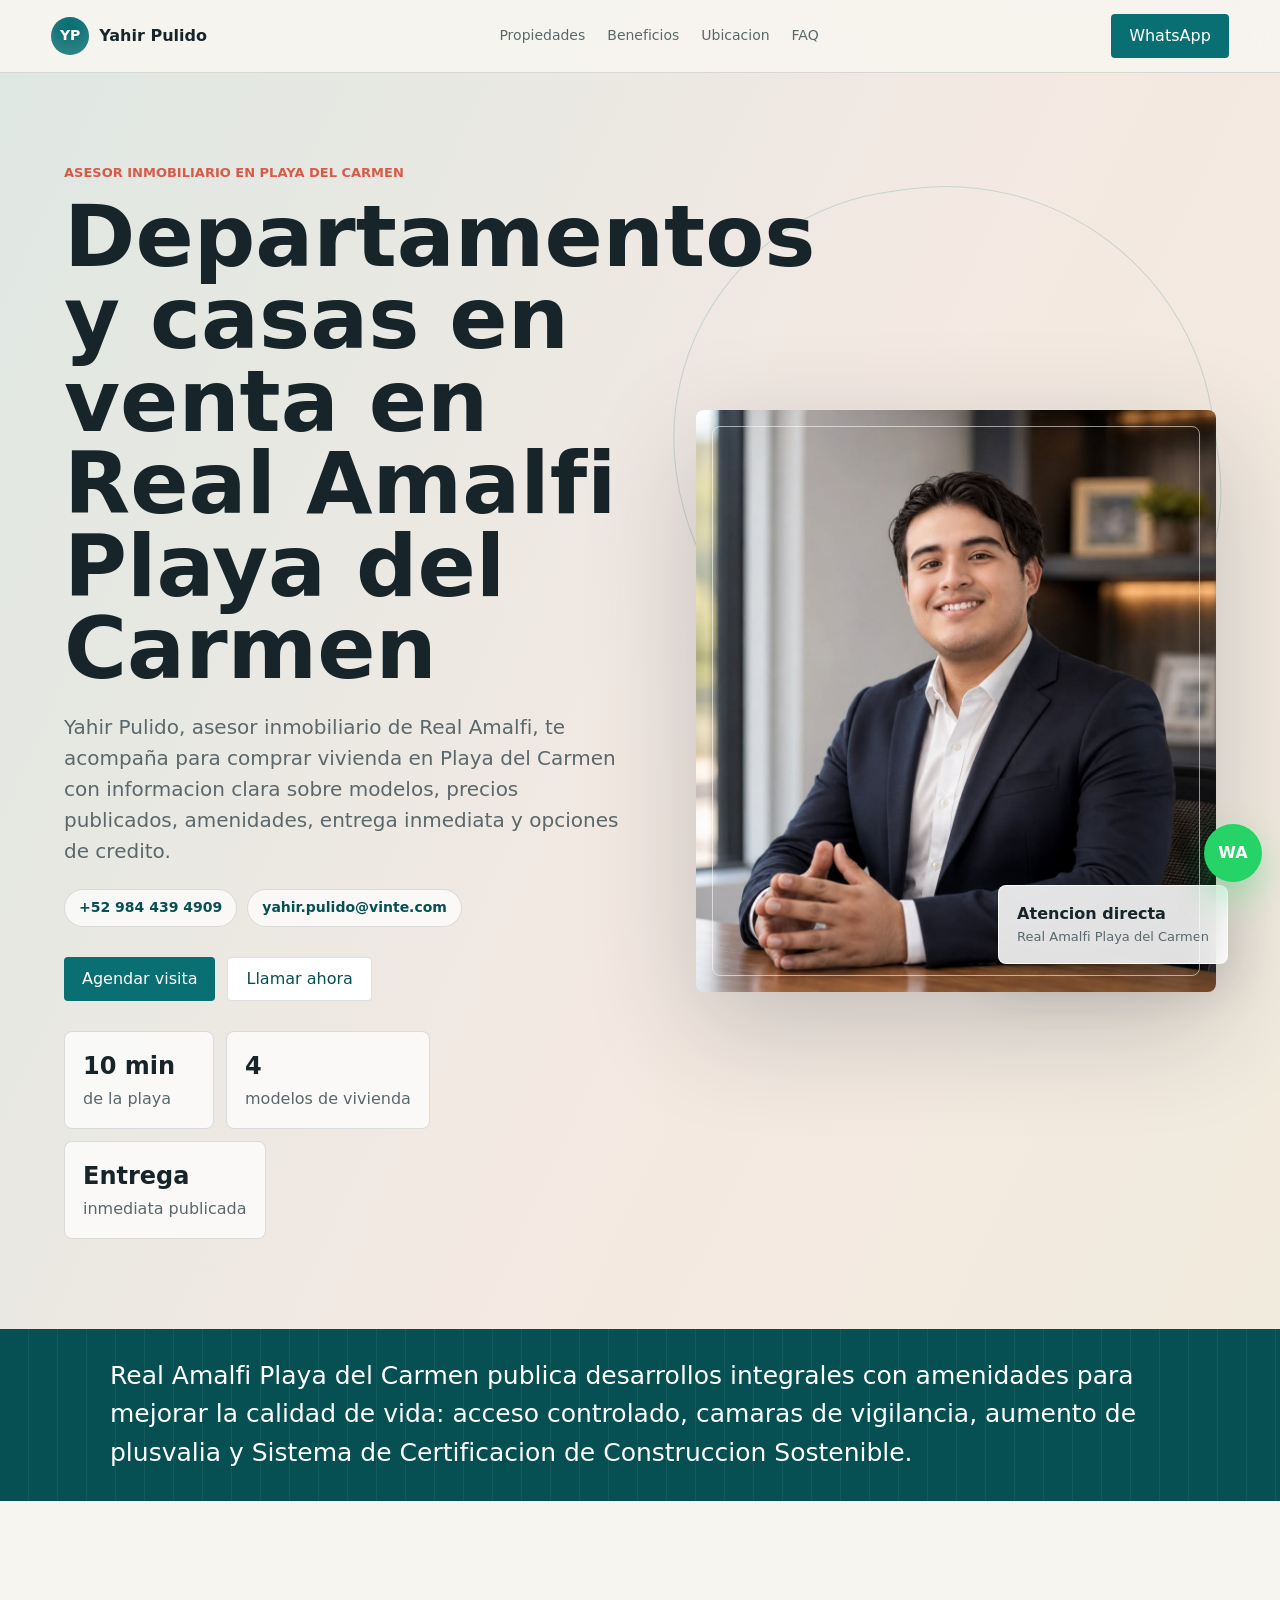
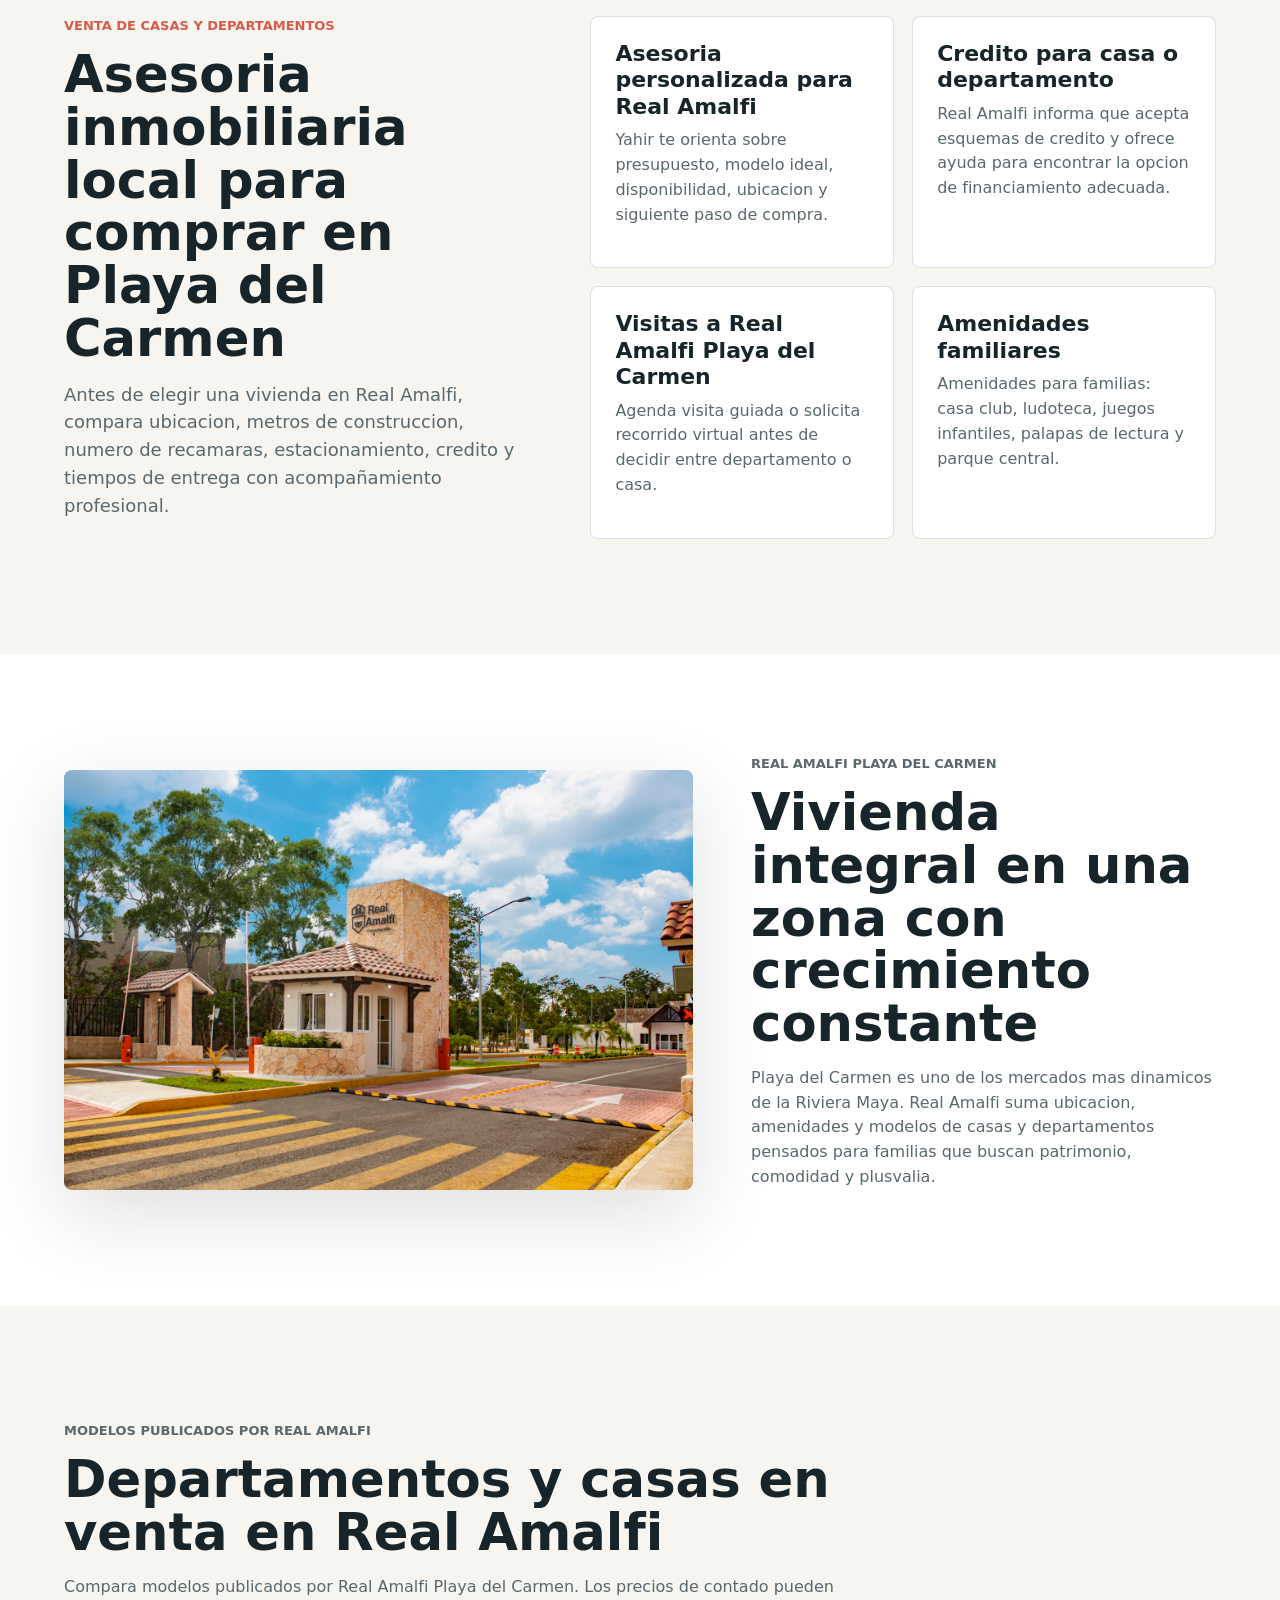
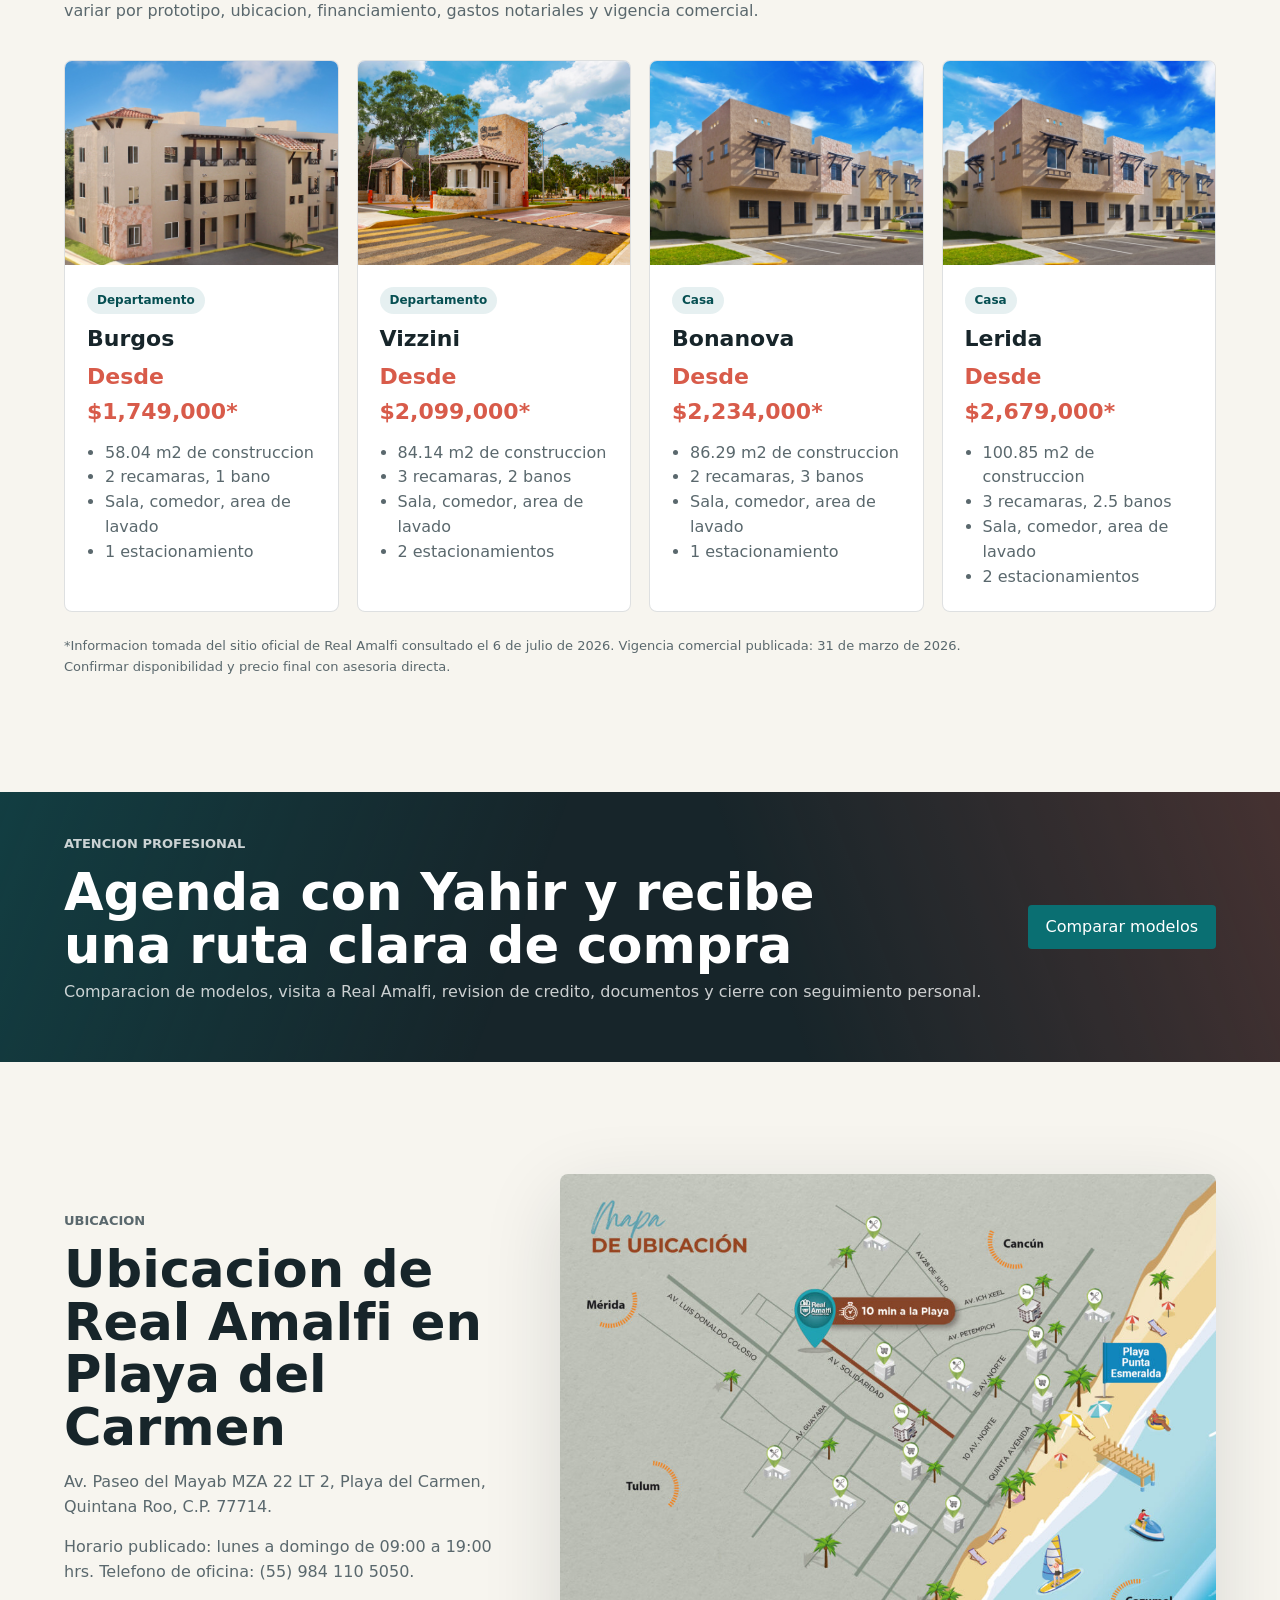
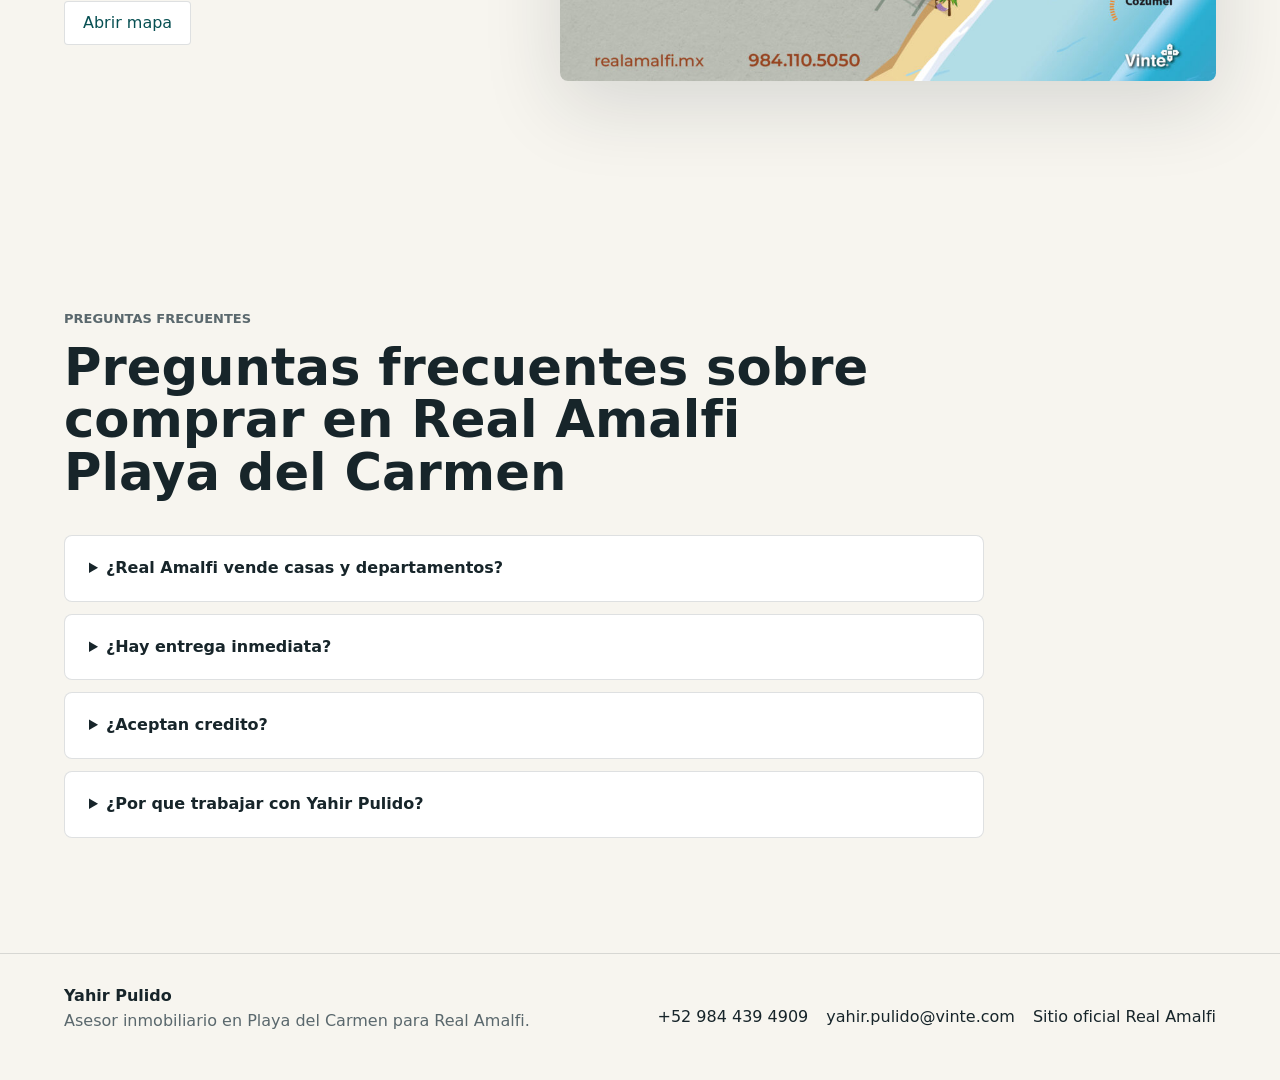
==== index.html @ 720608e4 "Crear sitio de Yahir Pulido Real Amalfi" ====
<!doctype html>
<html lang="es-MX">
  <head>
    <meta charset="utf-8">
    <meta name="viewport" content="width=device-width, initial-scale=1">
    <title>Departamentos y casas en Real Amalfi Playa del Carmen | Yahir Pulido</title>
    <meta name="description" content="Compra departamentos y casas en Real Amalfi Playa del Carmen con Yahir Pulido, asesor inmobiliario. Modelos, precios, amenidades, credito y visitas.">
    <meta name="keywords" content="Yahir Pulido, asesor inmobiliario Playa del Carmen, Real Amalfi Playa del Carmen, departamentos en venta Playa del Carmen, casas en venta Playa del Carmen, vivienda en Riviera Maya">
    <meta name="author" content="Yahir Pulido">
    <meta name="robots" content="index, follow, max-image-preview:large">
    <meta property="og:title" content="Departamentos y casas en Real Amalfi Playa del Carmen | Yahir Pulido">
    <meta property="og:description" content="Asesoria profesional para comprar casa o departamento en Real Amalfi Playa del Carmen con informacion clara de modelos, credito y visitas.">
    <meta property="og:type" content="website">
    <meta property="og:image" content="assets/yahir-pulido.png">
    <meta property="og:locale" content="es_MX">
    <meta name="twitter:card" content="summary_large_image">
    <link rel="canonical" href="https://yahir-pulido-real-amalfi.vercel.app/">
    <link rel="icon" href="assets/yahir-pulido.png">
    <link rel="stylesheet" href="styles.css">
    <script type="application/ld+json">
      {
        "@context": "https://schema.org",
        "@type": "RealEstateAgent",
        "name": "Yahir Pulido",
        "description": "Asesor inmobiliario profesional en Playa del Carmen especializado en casas y departamentos de Real Amalfi.",
        "areaServed": ["Playa del Carmen", "Riviera Maya", "Solidaridad, Quintana Roo"],
        "address": {
          "@type": "PostalAddress",
          "streetAddress": "Av. Paseo del Mayab MZA 22 LT 2",
          "addressLocality": "Playa del Carmen",
          "addressRegion": "Quintana Roo",
          "postalCode": "77714",
          "addressCountry": "MX"
        },
        "telephone": "+52-984-439-4909",
        "email": "yahir.pulido@vinte.com",
        "url": "https://yahir-pulido-real-amalfi.vercel.app/",
        "image": "assets/yahir-pulido.png",
        "brand": {
          "@type": "Brand",
          "name": "Real Amalfi"
        }
      }
    </script>
    <script type="application/ld+json">
      {
        "@context": "https://schema.org",
        "@graph": [
          {
            "@type": "FAQPage",
            "mainEntity": [
              {
                "@type": "Question",
                "name": "¿Real Amalfi vende casas y departamentos?",
                "acceptedAnswer": {
                  "@type": "Answer",
                  "text": "Si. Real Amalfi Playa del Carmen publica departamentos Burgos y Vizzini, asi como casas Bonanova y Lerida."
                }
              },
              {
                "@type": "Question",
                "name": "¿Hay entrega inmediata en Real Amalfi Playa del Carmen?",
                "acceptedAnswer": {
                  "@type": "Answer",
                  "text": "Real Amalfi muestra entrega inmediata en los modelos publicados. La entrega final debe confirmarse segun inventario, firma y condiciones vigentes."
                }
              },
              {
                "@type": "Question",
                "name": "¿Aceptan credito para comprar casa o departamento?",
                "acceptedAnswer": {
                  "@type": "Answer",
                  "text": "El sitio oficial indica que aceptan esquemas de credito y que ayudan a encontrar financiamiento acorde a necesidades y posibilidades."
                }
              }
            ]
          },
          {
            "@type": "ItemList",
            "name": "Modelos de casas y departamentos Real Amalfi Playa del Carmen",
            "itemListElement": [
              { "@type": "ListItem", "position": 1, "name": "Departamento Burgos", "url": "https://yahir-pulido-real-amalfi.vercel.app/#propiedades" },
              { "@type": "ListItem", "position": 2, "name": "Departamento Vizzini", "url": "https://yahir-pulido-real-amalfi.vercel.app/#propiedades" },
              { "@type": "ListItem", "position": 3, "name": "Casa Bonanova", "url": "https://yahir-pulido-real-amalfi.vercel.app/#propiedades" },
              { "@type": "ListItem", "position": 4, "name": "Casa Lerida", "url": "https://yahir-pulido-real-amalfi.vercel.app/#propiedades" }
            ]
          }
        ]
      }
    </script>
  </head>
  <body>
    <header class="site-header">
      <a class="brand" href="#inicio" aria-label="Inicio">
        <span class="brand-mark">YP</span>
        <span>Yahir Pulido</span>
      </a>
      <nav class="nav" aria-label="Principal">
        <a href="#propiedades">Propiedades</a>
        <a href="#beneficios">Beneficios</a>
        <a href="#ubicacion">Ubicacion</a>
        <a href="#faq">FAQ</a>
      </nav>
      <a class="header-cta" href="https://api.whatsapp.com/send?phone=529844394909&text=Hola%20Yahir%2C%20quiero%20informacion%20de%20Real%20Amalfi%20Playa%20del%20Carmen" target="_blank" rel="noopener">WhatsApp</a>
    </header>

    <main id="inicio">
      <section class="hero">
        <div class="hero-copy reveal">
          <p class="eyebrow">Asesor inmobiliario en Playa del Carmen</p>
          <h1 data-content="heroTitle">Departamentos y casas en venta en Real Amalfi Playa del Carmen</h1>
          <p class="hero-text" data-content="heroText">Yahir Pulido, asesor inmobiliario de Real Amalfi, te acompaña para comprar vivienda en Playa del Carmen con informacion clara sobre modelos, precios publicados, amenidades, entrega inmediata y opciones de credito.</p>
          <div class="contact-strip" aria-label="Contacto directo de Yahir Pulido">
            <a href="tel:+529844394909">+52 984 439 4909</a>
            <a href="mailto:yahir.pulido@vinte.com">yahir.pulido@vinte.com</a>
          </div>
          <div class="hero-actions">
            <a class="button primary" href="https://api.whatsapp.com/send?phone=529844394909&text=Hola%20Yahir%2C%20quiero%20agendar%20una%20visita%20a%20Real%20Amalfi" target="_blank" rel="noopener">Agendar visita</a>
            <a class="button secondary" href="tel:+529844394909">Llamar ahora</a>
          </div>
          <dl class="stats" aria-label="Datos destacados de Real Amalfi">
            <div>
              <dt>10 min</dt>
              <dd>de la playa</dd>
            </div>
            <div>
              <dt>4</dt>
              <dd>modelos de vivienda</dd>
            </div>
            <div>
              <dt>Entrega</dt>
              <dd>inmediata publicada</dd>
            </div>
          </dl>
        </div>
        <div class="hero-media reveal" aria-label="Yahir Pulido">
          <img src="assets/yahir-pulido.png" alt="Yahir Pulido asesor inmobiliario en Playa del Carmen para compra de casas y departamentos Real Amalfi" data-content-image="advisorImage">
          <div class="advisor-badge">
            <strong>Atencion directa</strong>
            <span>Real Amalfi Playa del Carmen</span>
          </div>
        </div>
      </section>

      <section class="trust-band reveal" aria-label="Informacion clave">
        <p data-content="trustText">Real Amalfi Playa del Carmen publica desarrollos integrales con amenidades para mejorar la calidad de vida: acceso controlado, camaras de vigilancia, aumento de plusvalia y Sistema de Certificacion de Construccion Sostenible.</p>
      </section>

      <section class="split" id="beneficios">
        <div class="reveal">
          <p class="eyebrow">Venta de casas y departamentos</p>
          <h2 data-content="benefitsTitle">Asesoria inmobiliaria local para comprar en Playa del Carmen</h2>
          <p class="section-intro" data-content="benefitsIntro">Antes de elegir una vivienda en Real Amalfi, compara ubicacion, metros de construccion, numero de recamaras, estacionamiento, credito y tiempos de entrega con acompañamiento profesional.</p>
        </div>
        <div class="benefit-grid">
          <article class="reveal">
            <h3>Asesoria personalizada para Real Amalfi</h3>
            <p>Yahir te orienta sobre presupuesto, modelo ideal, disponibilidad, ubicacion y siguiente paso de compra.</p>
          </article>
          <article class="reveal">
            <h3>Credito para casa o departamento</h3>
            <p>Real Amalfi informa que acepta esquemas de credito y ofrece ayuda para encontrar la opcion de financiamiento adecuada.</p>
          </article>
          <article class="reveal">
            <h3>Visitas a Real Amalfi Playa del Carmen</h3>
            <p>Agenda visita guiada o solicita recorrido virtual antes de decidir entre departamento o casa.</p>
          </article>
          <article class="reveal">
            <h3>Amenidades familiares</h3>
            <p>Amenidades para familias: casa club, ludoteca, juegos infantiles, palapas de lectura y parque central.</p>
          </article>
        </div>
      </section>

      <section class="showcase reveal">
        <img src="assets/real-amalfi-desarrollo.jpg" alt="Real Amalfi Playa del Carmen desarrollo residencial con casas y departamentos" data-content-image="developmentImage">
        <div class="showcase-copy">
          <p class="eyebrow">Real Amalfi Playa del Carmen</p>
          <h2 data-content="showcaseTitle">Vivienda integral en una zona con crecimiento constante</h2>
          <p data-content="showcaseText">Playa del Carmen es uno de los mercados mas dinamicos de la Riviera Maya. Real Amalfi suma ubicacion, amenidades y modelos de casas y departamentos pensados para familias que buscan patrimonio, comodidad y plusvalia.</p>
        </div>
      </section>

      <section class="section" id="propiedades">
        <div class="section-heading reveal">
          <p class="eyebrow">Modelos publicados por Real Amalfi</p>
          <h2 data-content="propertiesTitle">Departamentos y casas en venta en Real Amalfi</h2>
          <p data-content="propertiesIntro">Compara modelos publicados por Real Amalfi Playa del Carmen. Los precios de contado pueden variar por prototipo, ubicacion, financiamiento, gastos notariales y vigencia comercial.</p>
        </div>
        <div class="property-grid">
          <article class="property-card reveal">
            <img src="assets/departamento-burgos.jpg" alt="Departamento Burgos en Real Amalfi">
            <div>
              <span class="tag">Departamento</span>
              <h3>Burgos</h3>
              <p class="price">Desde $1,749,000*</p>
              <ul>
                <li>58.04 m2 de construccion</li>
                <li>2 recamaras, 1 bano</li>
                <li>Sala, comedor, area de lavado</li>
                <li>1 estacionamiento</li>
              </ul>
            </div>
          </article>
          <article class="property-card reveal">
            <img src="assets/real-amalfi-desarrollo.jpg" alt="Departamento Vizzini en Real Amalfi">
            <div>
              <span class="tag">Departamento</span>
              <h3>Vizzini</h3>
              <p class="price">Desde $2,099,000*</p>
              <ul>
                <li>84.14 m2 de construccion</li>
                <li>3 recamaras, 2 banos</li>
                <li>Sala, comedor, area de lavado</li>
                <li>2 estacionamientos</li>
              </ul>
            </div>
          </article>
          <article class="property-card reveal">
            <img src="assets/casa-lerida.jpg" alt="Casa Bonanova o Lerida en Real Amalfi">
            <div>
              <span class="tag">Casa</span>
              <h3>Bonanova</h3>
              <p class="price">Desde $2,234,000*</p>
              <ul>
                <li>86.29 m2 de construccion</li>
                <li>2 recamaras, 3 banos</li>
                <li>Sala, comedor, area de lavado</li>
                <li>1 estacionamiento</li>
              </ul>
            </div>
          </article>
          <article class="property-card reveal">
            <img src="assets/casa-lerida.jpg" alt="Casa Lerida en Real Amalfi">
            <div>
              <span class="tag">Casa</span>
              <h3>Lerida</h3>
              <p class="price">Desde $2,679,000*</p>
              <ul>
                <li>100.85 m2 de construccion</li>
                <li>3 recamaras, 2.5 banos</li>
                <li>Sala, comedor, area de lavado</li>
                <li>2 estacionamientos</li>
              </ul>
            </div>
          </article>
        </div>
        <p class="small-note">*Informacion tomada del sitio oficial de Real Amalfi consultado el 6 de julio de 2026. Vigencia comercial publicada: 31 de marzo de 2026. Confirmar disponibilidad y precio final con asesoria directa.</p>
      </section>

      <section class="cta-band">
        <div>
          <p class="eyebrow">Atencion profesional</p>
          <h2 data-content="ctaTitle">Agenda con Yahir y recibe una ruta clara de compra</h2>
          <p data-content="ctaText">Comparacion de modelos, visita a Real Amalfi, revision de credito, documentos y cierre con seguimiento personal.</p>
        </div>
        <a class="button primary" href="https://api.whatsapp.com/send?phone=529844394909&text=Hola%20Yahir%2C%20quiero%20comparar%20modelos%20de%20Real%20Amalfi" target="_blank" rel="noopener">Comparar modelos</a>
      </section>

      <section class="location" id="ubicacion">
        <div class="location-copy reveal">
          <p class="eyebrow">Ubicacion</p>
          <h2 data-content="locationTitle">Ubicacion de Real Amalfi en Playa del Carmen</h2>
          <p data-content="locationAddress">Av. Paseo del Mayab MZA 22 LT 2, Playa del Carmen, Quintana Roo, C.P. 77714.</p>
          <p>Horario publicado: lunes a domingo de 09:00 a 19:00 hrs. Telefono de oficina: (55) 984 110 5050.</p>
          <a class="button secondary" href="https://www.google.com/maps/search/?api=1&query=Real%20Amalfi%20Av.%20Paseo%20del%20Mayab%20Playa%20del%20Carmen" target="_blank" rel="noopener">Abrir mapa</a>
        </div>
        <img class="reveal" src="assets/mapa-real-amalfi.jpg" alt="Mapa de ubicacion de Real Amalfi Playa del Carmen">
      </section>

      <section class="section" id="faq">
        <div class="section-heading reveal">
          <p class="eyebrow">Preguntas frecuentes</p>
          <h2>Preguntas frecuentes sobre comprar en Real Amalfi Playa del Carmen</h2>
        </div>
        <div class="faq-list">
          <details class="reveal">
            <summary>¿Real Amalfi vende casas y departamentos?</summary>
            <p>Si. El sitio oficial publica departamentos Burgos y Vizzini, asi como casas Bonanova y Lerida.</p>
          </details>
          <details class="reveal">
            <summary>¿Hay entrega inmediata?</summary>
            <p>Real Amalfi muestra entrega inmediata en los modelos publicados. La entrega final debe confirmarse segun inventario, firma y condiciones vigentes.</p>
          </details>
          <details class="reveal">
            <summary>¿Aceptan credito?</summary>
            <p>El sitio oficial indica que aceptan esquemas de credito y que ayudan a encontrar financiamiento acorde a necesidades y posibilidades.</p>
          </details>
          <details class="reveal">
            <summary>¿Por que trabajar con Yahir Pulido?</summary>
            <p>Porque centraliza la informacion, explica diferencias entre modelos y acompaña el proceso de visita, credito y compra con trato directo.</p>
          </details>
        </div>
      </section>
    </main>

    <footer class="footer">
      <div>
        <strong>Yahir Pulido</strong>
        <p>Asesor inmobiliario en Playa del Carmen para Real Amalfi.</p>
      </div>
      <div>
        <a href="tel:+529844394909">+52 984 439 4909</a>
        <a href="mailto:yahir.pulido@vinte.com">yahir.pulido@vinte.com</a>
        <a href="https://www.realamalfi.mx/" target="_blank" rel="noopener">Sitio oficial Real Amalfi</a>
      </div>
    </footer>

    <a class="floating-whatsapp" href="https://api.whatsapp.com/send?phone=529844394909&text=Hola%20Yahir%2C%20quiero%20informacion%20de%20Real%20Amalfi" target="_blank" rel="noopener" aria-label="Enviar WhatsApp a Yahir">WA</a>
    <script src="content.js"></script>
    <script src="script.js"></script>
  </body>
</html>
---- styles.css ----
:root {
  --ink: #17252a;
  --muted: #5a686d;
  --paper: #f7f5ef;
  --white: #ffffff;
  --teal: #0a6f72;
  --teal-dark: #064f52;
  --coral: #d85b4a;
  --gold: #b98b3f;
  --line: rgba(23, 37, 42, 0.14);
  --shadow: 0 24px 80px rgba(23, 37, 42, 0.14);
  --shadow-strong: 0 34px 110px rgba(23, 37, 42, 0.22);
}

* {
  box-sizing: border-box;
}

html {
  scroll-behavior: smooth;
}

body {
  margin: 0;
  color: var(--ink);
  background: var(--paper);
  font-family: Inter, ui-sans-serif, system-ui, -apple-system, BlinkMacSystemFont, "Segoe UI", sans-serif;
  line-height: 1.55;
  overflow-x: hidden;
}

body::before {
  position: fixed;
  inset: 0;
  z-index: -1;
  content: "";
  background:
    linear-gradient(135deg, rgba(10, 111, 114, 0.10), transparent 34%),
    linear-gradient(225deg, rgba(216, 91, 74, 0.10), transparent 38%),
    linear-gradient(0deg, rgba(185, 139, 63, 0.09), transparent 48%);
  animation: ambientShift 16s ease-in-out infinite alternate;
}

img {
  display: block;
  max-width: 100%;
}

a {
  color: inherit;
}

.site-header {
  position: sticky;
  top: 0;
  z-index: 20;
  display: flex;
  align-items: center;
  justify-content: space-between;
  gap: 20px;
  padding: 14px clamp(18px, 4vw, 54px);
  background: rgba(247, 245, 239, 0.92);
  border-bottom: 1px solid var(--line);
  backdrop-filter: blur(16px);
  box-shadow: 0 0 0 rgba(23, 37, 42, 0);
  transition: box-shadow 220ms ease, background 220ms ease;
}

.site-header.is-scrolled {
  box-shadow: 0 14px 38px rgba(23, 37, 42, 0.10);
}

.brand,
.nav,
.hero-actions,
.stats,
.footer,
.cta-band {
  display: flex;
  align-items: center;
}

.brand {
  gap: 10px;
  text-decoration: none;
  font-weight: 800;
}

.brand-mark {
  display: grid;
  width: 38px;
  height: 38px;
  place-items: center;
  color: var(--white);
  background: var(--teal);
  border-radius: 50%;
  font-size: 14px;
  letter-spacing: 0;
  box-shadow: inset 0 -10px 18px rgba(255, 255, 255, 0.16);
}

.nav {
  gap: 22px;
  color: var(--muted);
  font-size: 14px;
}

.nav a,
.footer a {
  text-decoration: none;
}

.nav a {
  position: relative;
}

.nav a::after {
  position: absolute;
  right: 0;
  bottom: -6px;
  left: 0;
  height: 2px;
  content: "";
  background: var(--coral);
  transform: scaleX(0);
  transform-origin: left;
  transition: transform 220ms ease;
}

.nav a:hover::after {
  transform: scaleX(1);
}

.nav a:hover,
.footer a:hover {
  color: var(--teal);
}

.header-cta,
.button {
  position: relative;
  overflow: hidden;
  min-height: 44px;
  display: inline-flex;
  align-items: center;
  justify-content: center;
  padding: 0 18px;
  border-radius: 4px;
  border: 0;
  font-weight: 800;
  font: inherit;
  text-decoration: none;
  cursor: pointer;
  transition: transform 180ms ease, background 180ms ease, box-shadow 180ms ease;
}

.header-cta::before,
.button::before {
  position: absolute;
  inset: 0;
  content: "";
  background: linear-gradient(110deg, transparent, rgba(255, 255, 255, 0.34), transparent);
  transform: translateX(-120%);
}

.header-cta:hover::before,
.button:hover::before {
  transform: translateX(120%);
  transition: transform 650ms ease;
}

.header-cta,
.button.primary {
  color: var(--white);
  background: var(--teal);
}

.header-cta:hover,
.button.primary:hover {
  background: var(--teal-dark);
  transform: translateY(-1px);
  box-shadow: 0 16px 32px rgba(10, 111, 114, 0.24);
}

.button.secondary {
  color: var(--teal-dark);
  background: var(--white);
  border: 1px solid var(--line);
}

.button.secondary:hover {
  transform: translateY(-1px);
}

.hero {
  position: relative;
  isolation: isolate;
  min-height: calc(100vh - 68px);
  display: grid;
  grid-template-columns: minmax(0, 1fr) minmax(320px, 520px);
  gap: clamp(30px, 6vw, 78px);
  align-items: center;
  padding: clamp(42px, 7vw, 92px) clamp(18px, 5vw, 72px);
  background:
    linear-gradient(115deg, rgba(10, 111, 114, 0.10), rgba(216, 91, 74, 0.08) 58%, rgba(185, 139, 63, 0.10)),
    var(--paper);
}

.hero::before {
  position: absolute;
  inset: 9% clamp(18px, 5vw, 72px) auto auto;
  z-index: -1;
  width: min(42vw, 560px);
  height: min(42vw, 560px);
  content: "";
  border: 1px solid rgba(10, 111, 114, 0.18);
  border-radius: 48% 52% 44% 56%;
  transform: rotate(-8deg);
  animation: slowRotate 22s linear infinite;
}

.hero-copy {
  max-width: 780px;
}

.eyebrow {
  margin: 0 0 12px;
  color: var(--coral);
  font-size: 13px;
  font-weight: 900;
  letter-spacing: 0;
  text-transform: uppercase;
}

h1,
h2,
h3,
p {
  margin-top: 0;
}

h1 {
  max-width: 840px;
  margin-bottom: 22px;
  font-size: clamp(42px, 7vw, 86px);
  line-height: 0.96;
  letter-spacing: 0;
}

h2 {
  margin-bottom: 16px;
  font-size: clamp(30px, 4vw, 54px);
  line-height: 1.03;
  letter-spacing: 0;
}

h3 {
  margin-bottom: 8px;
  font-size: 22px;
  line-height: 1.2;
}

.hero-text {
  max-width: 660px;
  color: var(--muted);
  font-size: 20px;
}

.section-intro {
  max-width: 620px;
  color: var(--muted);
  font-size: 18px;
}

.contact-strip {
  display: flex;
  flex-wrap: wrap;
  gap: 10px;
  margin: 22px 0 0;
}

.contact-strip a {
  display: inline-flex;
  align-items: center;
  min-height: 38px;
  padding: 0 14px;
  color: var(--teal-dark);
  background: rgba(255, 255, 255, 0.70);
  border: 1px solid var(--line);
  border-radius: 999px;
  font-size: 14px;
  font-weight: 800;
  text-decoration: none;
  transition: transform 180ms ease, border-color 180ms ease;
}

.contact-strip a:hover {
  border-color: rgba(10, 111, 114, 0.32);
  transform: translateY(-1px);
}

.hero-actions {
  flex-wrap: wrap;
  gap: 12px;
  margin: 30px 0;
}

.stats {
  flex-wrap: wrap;
  gap: 12px;
  margin: 0;
}

.stats div {
  min-width: 150px;
  padding: 16px 18px;
  background: rgba(255, 255, 255, 0.72);
  border: 1px solid var(--line);
  border-radius: 8px;
  transition: transform 220ms ease, border-color 220ms ease;
}

.stats div:hover {
  border-color: rgba(10, 111, 114, 0.28);
  transform: translateY(-4px);
}

.stats dt {
  font-size: 24px;
  font-weight: 900;
}

.stats dd {
  margin: 2px 0 0;
  color: var(--muted);
}

.hero-media {
  position: relative;
  animation: portraitFloat 7s ease-in-out infinite;
}

.hero-media img {
  width: 100%;
  aspect-ratio: 1 / 1.12;
  object-fit: cover;
  border-radius: 8px;
  box-shadow: var(--shadow-strong);
}

.hero-media::after {
  position: absolute;
  inset: 16px;
  content: "";
  border: 1px solid rgba(255, 255, 255, 0.56);
  border-radius: 8px;
  pointer-events: none;
}

.advisor-badge {
  position: absolute;
  right: -12px;
  bottom: 28px;
  max-width: 250px;
  padding: 16px 18px;
  color: var(--ink);
  background: rgba(255, 255, 255, 0.88);
  border: 1px solid rgba(255, 255, 255, 0.78);
  border-radius: 8px;
  box-shadow: 0 18px 50px rgba(23, 37, 42, 0.18);
  backdrop-filter: blur(14px);
}

.advisor-badge strong,
.advisor-badge span {
  display: block;
}

.advisor-badge span {
  color: var(--muted);
  font-size: 13px;
}

.trust-band,
.section,
.split,
.showcase,
.location,
.cta-band,
.footer {
  padding-inline: clamp(18px, 5vw, 72px);
}

.trust-band {
  position: relative;
  overflow: hidden;
  padding-block: 28px;
  color: var(--white);
  background: var(--teal-dark);
}

.trust-band::after {
  position: absolute;
  inset: 0;
  content: "";
  background: repeating-linear-gradient(90deg, transparent 0 28px, rgba(255, 255, 255, 0.06) 28px 29px);
  animation: lineDrift 18s linear infinite;
}

.trust-band p {
  position: relative;
  z-index: 1;
  max-width: 1060px;
  margin: 0 auto;
  font-size: clamp(18px, 2vw, 25px);
}

.split {
  display: grid;
  grid-template-columns: minmax(260px, 0.85fr) minmax(0, 1.15fr);
  gap: clamp(28px, 5vw, 72px);
  padding-block: clamp(70px, 9vw, 120px);
}

.benefit-grid {
  display: grid;
  grid-template-columns: repeat(2, minmax(0, 1fr));
  gap: 18px;
}

.benefit-grid article,
.property-card,
.faq-list details {
  position: relative;
  overflow: hidden;
  background: var(--white);
  border: 1px solid var(--line);
  border-radius: 8px;
  transition: transform 220ms ease, box-shadow 220ms ease, border-color 220ms ease;
}

.benefit-grid article::before,
.property-card::before,
.faq-list details::before {
  position: absolute;
  inset: 0 0 auto;
  height: 3px;
  content: "";
  background: linear-gradient(90deg, var(--teal), var(--coral), var(--gold));
  transform: scaleX(0);
  transform-origin: left;
  transition: transform 260ms ease;
}

.benefit-grid article:hover,
.property-card:hover,
.faq-list details:hover {
  border-color: rgba(10, 111, 114, 0.26);
  box-shadow: 0 20px 55px rgba(23, 37, 42, 0.10);
  transform: translateY(-6px);
}

.benefit-grid article:hover::before,
.property-card:hover::before,
.faq-list details:hover::before {
  transform: scaleX(1);
}

.benefit-grid article {
  padding: 24px;
}

.benefit-grid p,
.showcase-copy p,
.section-heading p,
.location-copy p,
.faq-list p,
.footer p,
.small-note {
  color: var(--muted);
}

.showcase {
  display: grid;
  grid-template-columns: minmax(0, 1.15fr) minmax(280px, 0.85fr);
  gap: clamp(24px, 5vw, 58px);
  align-items: center;
  padding-block: clamp(60px, 8vw, 100px);
  background: var(--white);
}

.showcase img,
.location img {
  width: 100%;
  border-radius: 8px;
  box-shadow: var(--shadow);
  transition: transform 500ms ease, box-shadow 500ms ease;
}

.showcase:hover img,
.location:hover img {
  box-shadow: var(--shadow-strong);
  transform: scale(1.015);
}

.section {
  padding-block: clamp(70px, 9vw, 118px);
}

.section-heading {
  max-width: 820px;
  margin-bottom: 36px;
}

.property-grid {
  display: grid;
  grid-template-columns: repeat(4, minmax(0, 1fr));
  gap: 18px;
}

.property-card {
  overflow: hidden;
}

.property-card img {
  width: 100%;
  aspect-ratio: 4 / 3;
  object-fit: cover;
  transition: transform 500ms ease;
}

.property-card:hover img {
  transform: scale(1.045);
}

.property-card div {
  padding: 22px;
}

.tag {
  display: inline-flex;
  margin-bottom: 12px;
  padding: 4px 10px;
  color: var(--teal-dark);
  background: rgba(10, 111, 114, 0.1);
  border-radius: 999px;
  font-size: 12px;
  font-weight: 900;
}

.price {
  margin-bottom: 12px;
  color: var(--coral);
  font-size: 22px;
  font-weight: 900;
}

ul {
  margin: 0;
  padding-left: 18px;
  color: var(--muted);
}

.small-note {
  max-width: 900px;
  margin: 24px 0 0;
  font-size: 13px;
}

.cta-band {
  position: relative;
  overflow: hidden;
  justify-content: space-between;
  gap: 22px;
  padding-block: 42px;
  color: var(--white);
  background: var(--ink);
}

.cta-band::before {
  position: absolute;
  inset: 0;
  content: "";
  background:
    linear-gradient(110deg, rgba(10, 111, 114, 0.42), transparent 42%),
    linear-gradient(250deg, rgba(216, 91, 74, 0.30), transparent 42%);
  opacity: 0.8;
}

.cta-band > * {
  position: relative;
  z-index: 1;
}

.cta-band p,
.cta-band .eyebrow {
  color: rgba(255, 255, 255, 0.78);
}

.cta-band h2 {
  max-width: 760px;
  margin-bottom: 8px;
}

.location {
  display: grid;
  grid-template-columns: minmax(280px, 0.8fr) minmax(0, 1.2fr);
  gap: clamp(24px, 5vw, 58px);
  align-items: center;
  padding-block: clamp(70px, 9vw, 112px);
}

.faq-list {
  display: grid;
  gap: 12px;
  max-width: 920px;
}

.faq-list details {
  padding: 20px 24px;
}

.faq-list summary {
  cursor: pointer;
  font-weight: 900;
}

.faq-list p {
  margin: 12px 0 0;
}

.footer {
  justify-content: space-between;
  gap: 20px;
  padding-block: 30px;
  border-top: 1px solid var(--line);
}

.footer div:last-child {
  display: flex;
  gap: 18px;
  flex-wrap: wrap;
}

.floating-whatsapp {
  position: fixed;
  right: 18px;
  bottom: 18px;
  z-index: 25;
  display: grid;
  width: 58px;
  height: 58px;
  place-items: center;
  color: var(--white);
  background: #25d366;
  border-radius: 50%;
  box-shadow: 0 16px 34px rgba(37, 211, 102, 0.35);
  font-weight: 900;
  text-decoration: none;
  animation: pulseWhatsApp 2.8s ease-in-out infinite;
}

.admin-page {
  background: #f4f2eb;
}

.admin-shell {
  width: min(1180px, calc(100% - 36px));
  margin: 0 auto;
  padding: 36px 0 72px;
}

.admin-hero,
.admin-tools,
.admin-form fieldset {
  background: rgba(255, 255, 255, 0.86);
  border: 1px solid var(--line);
  border-radius: 8px;
  box-shadow: 0 20px 60px rgba(23, 37, 42, 0.10);
}

.admin-hero {
  display: flex;
  justify-content: space-between;
  gap: 24px;
  align-items: flex-end;
  padding: clamp(24px, 4vw, 42px);
  margin-bottom: 20px;
}

.admin-hero h1 {
  max-width: 760px;
  margin-bottom: 12px;
  font-size: clamp(34px, 5vw, 66px);
}

.admin-hero p {
  max-width: 720px;
  color: var(--muted);
}

.admin-actions {
  display: flex;
  flex-wrap: wrap;
  gap: 10px;
}

.admin-form {
  display: grid;
  grid-template-columns: repeat(3, minmax(0, 1fr));
  gap: 18px;
}

.admin-form fieldset {
  display: grid;
  gap: 16px;
  margin: 0;
  padding: 24px;
}

.admin-form legend {
  padding: 0 8px;
  color: var(--teal-dark);
  font-size: 14px;
  font-weight: 900;
  text-transform: uppercase;
}

.admin-form label {
  display: grid;
  gap: 8px;
  color: var(--ink);
  font-weight: 800;
}

.admin-form textarea,
.admin-form input {
  width: 100%;
  padding: 12px 13px;
  color: var(--ink);
  background: #fbfaf6;
  border: 1px solid var(--line);
  border-radius: 6px;
  font: inherit;
  line-height: 1.45;
  resize: vertical;
}

.admin-form textarea:focus,
.admin-form input:focus {
  outline: 3px solid rgba(10, 111, 114, 0.14);
  border-color: rgba(10, 111, 114, 0.44);
}

.admin-tools {
  display: flex;
  flex-wrap: wrap;
  gap: 12px;
  align-items: center;
  margin-top: 20px;
  padding: 20px 24px;
}

.admin-tools p {
  margin: 0;
  color: var(--muted);
  font-weight: 700;
}

.reveal {
  opacity: 0;
  transform: translateY(22px);
  transition: opacity 620ms ease, transform 620ms ease;
}

.reveal.is-visible {
  opacity: 1;
  transform: translateY(0);
}

@keyframes ambientShift {
  from {
    filter: saturate(0.96);
    transform: translate3d(0, 0, 0);
  }

  to {
    filter: saturate(1.08);
    transform: translate3d(0, -12px, 0);
  }
}

@keyframes slowRotate {
  to {
    transform: rotate(352deg);
  }
}

@keyframes portraitFloat {
  0%,
  100% {
    transform: translateY(0);
  }

  50% {
    transform: translateY(-10px);
  }
}

@keyframes lineDrift {
  to {
    transform: translateX(58px);
  }
}

@keyframes pulseWhatsApp {
  0%,
  100% {
    box-shadow: 0 16px 34px rgba(37, 211, 102, 0.35);
    transform: translateY(0);
  }

  50% {
    box-shadow: 0 20px 48px rgba(37, 211, 102, 0.48);
    transform: translateY(-3px);
  }
}

@media (prefers-reduced-motion: reduce) {
  *,
  *::before,
  *::after {
    animation-duration: 0.01ms !important;
    animation-iteration-count: 1 !important;
    scroll-behavior: auto !important;
    transition-duration: 0.01ms !important;
  }

  .reveal {
    opacity: 1;
    transform: none;
  }
}

@media (max-width: 1060px) {
  .property-grid {
    grid-template-columns: repeat(2, minmax(0, 1fr));
  }

  .admin-form {
    grid-template-columns: repeat(2, minmax(0, 1fr));
  }

  .hero {
    grid-template-columns: 1fr;
  }

  .hero-media {
    max-width: 520px;
  }

  .advisor-badge {
    right: 16px;
  }
}

@media (max-width: 760px) {
  .site-header {
    align-items: flex-start;
    flex-wrap: wrap;
  }

  .nav {
    order: 3;
    width: 100%;
    overflow-x: auto;
    padding-bottom: 2px;
  }

  .header-cta {
    min-height: 38px;
  }

  .hero {
    padding-top: 34px;
  }

  .hero::before {
    width: 260px;
    height: 260px;
  }

  h1 {
    font-size: 42px;
  }

  .hero-text {
    font-size: 18px;
  }

  .contact-strip a {
    width: 100%;
  }

  .advisor-badge {
    position: static;
    margin-top: 12px;
  }

  .split,
  .showcase,
  .location {
    grid-template-columns: 1fr;
  }

  .benefit-grid,
  .property-grid {
    grid-template-columns: 1fr;
  }

  .cta-band,
  .footer {
    align-items: flex-start;
    flex-direction: column;
  }

  .admin-hero,
  .admin-form {
    grid-template-columns: 1fr;
  }

  .admin-hero {
    align-items: flex-start;
    flex-direction: column;
  }
}
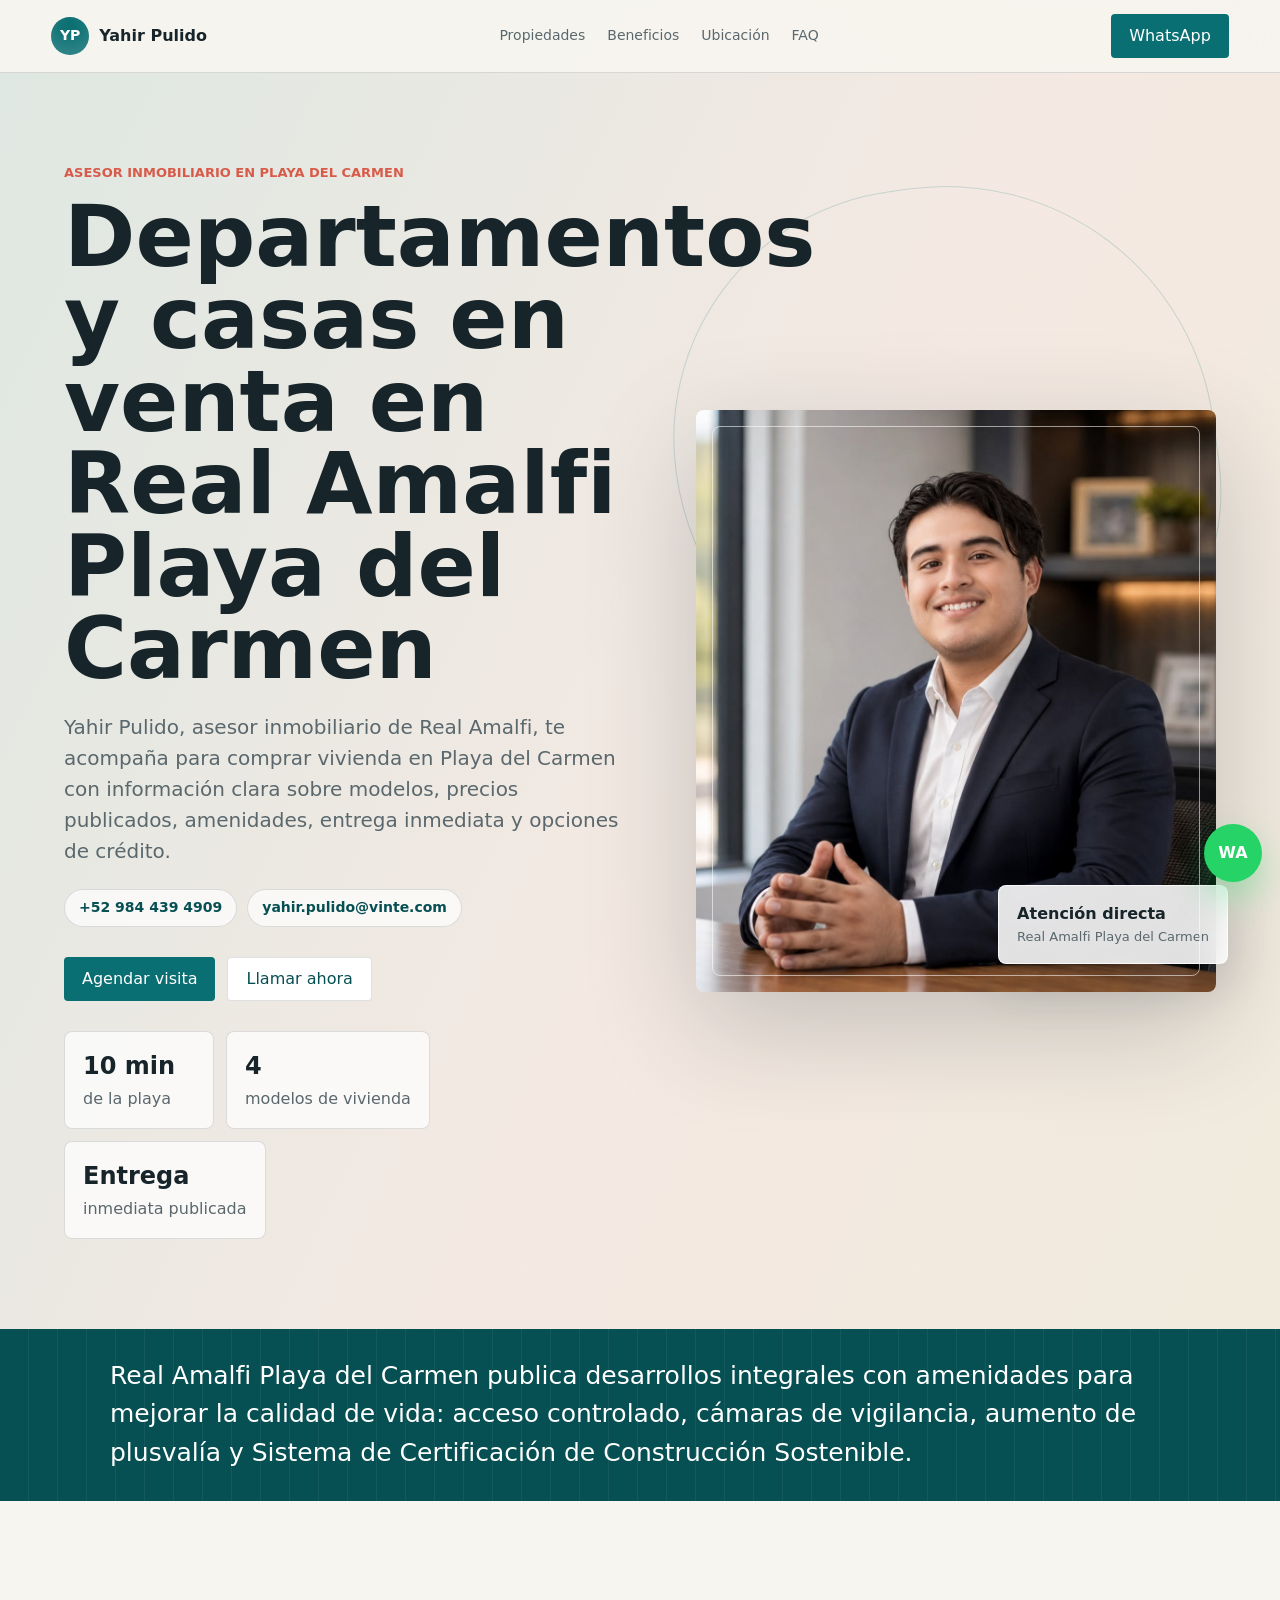
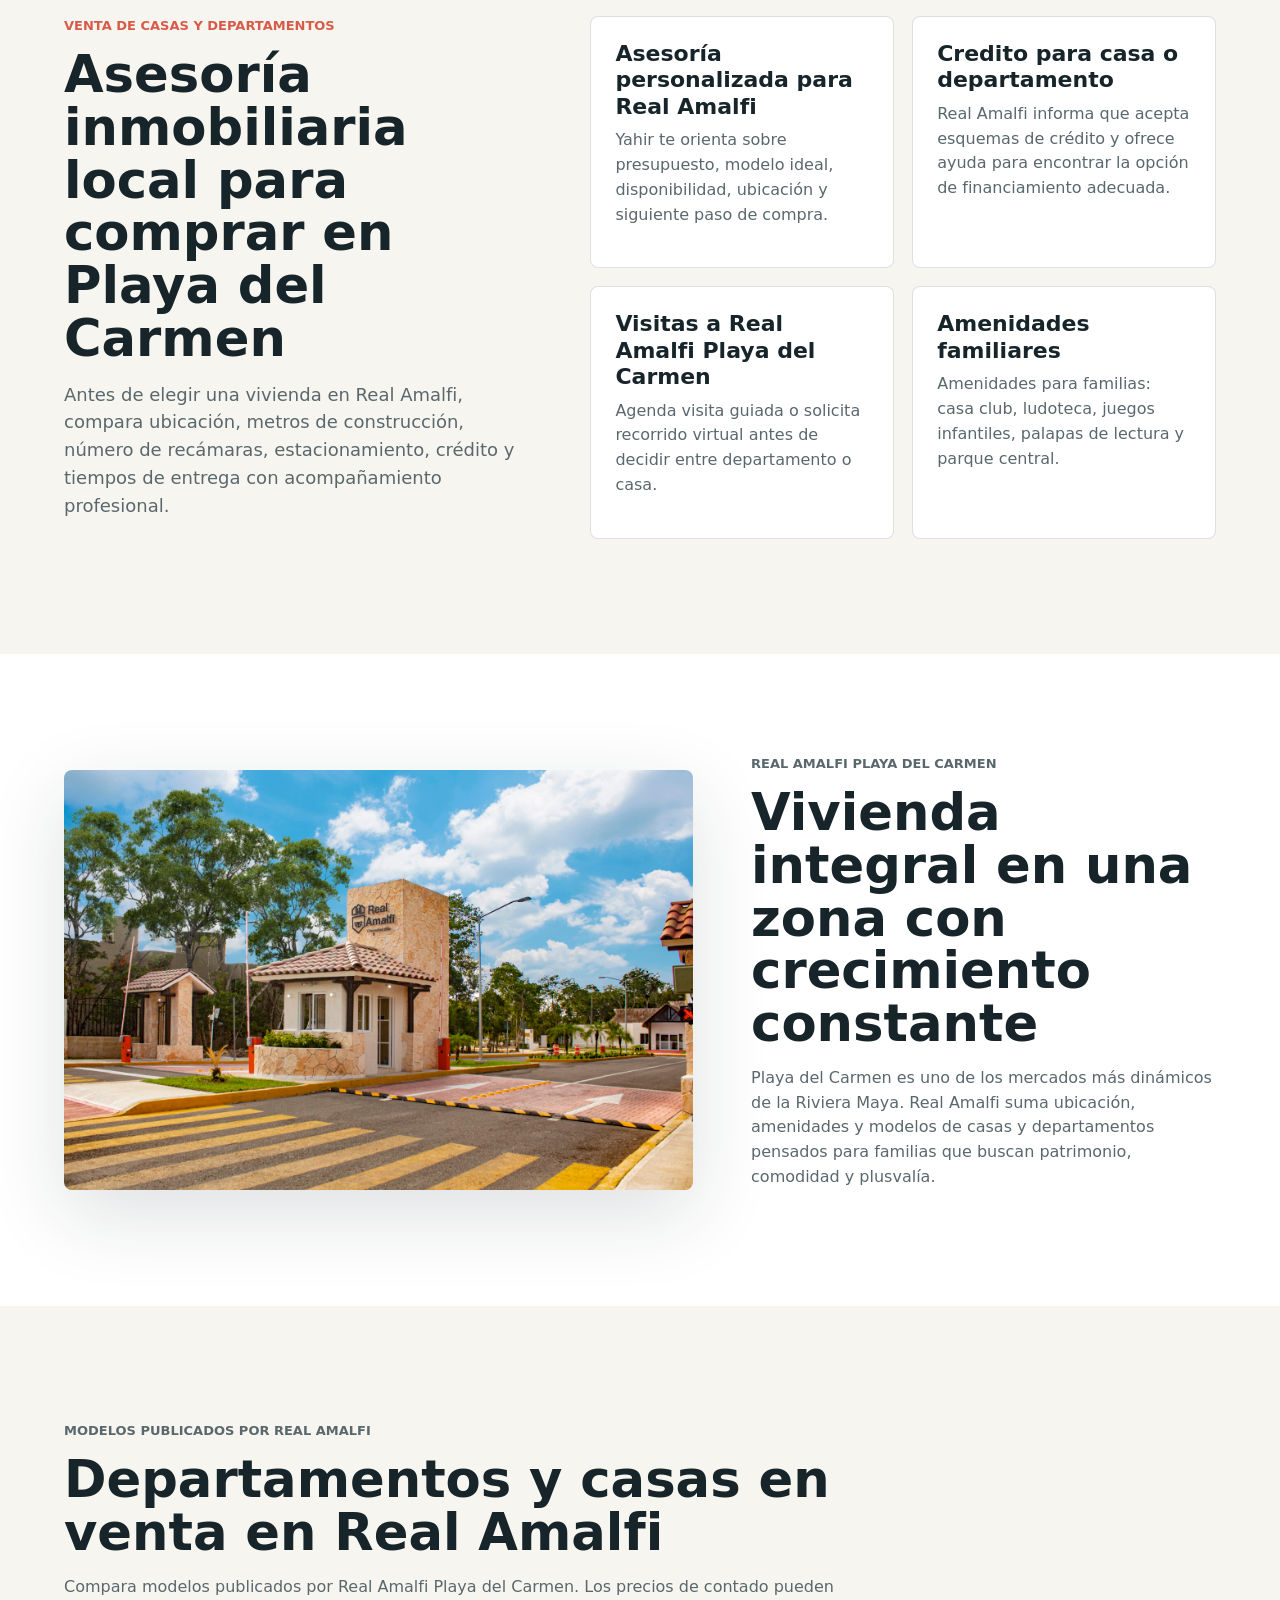
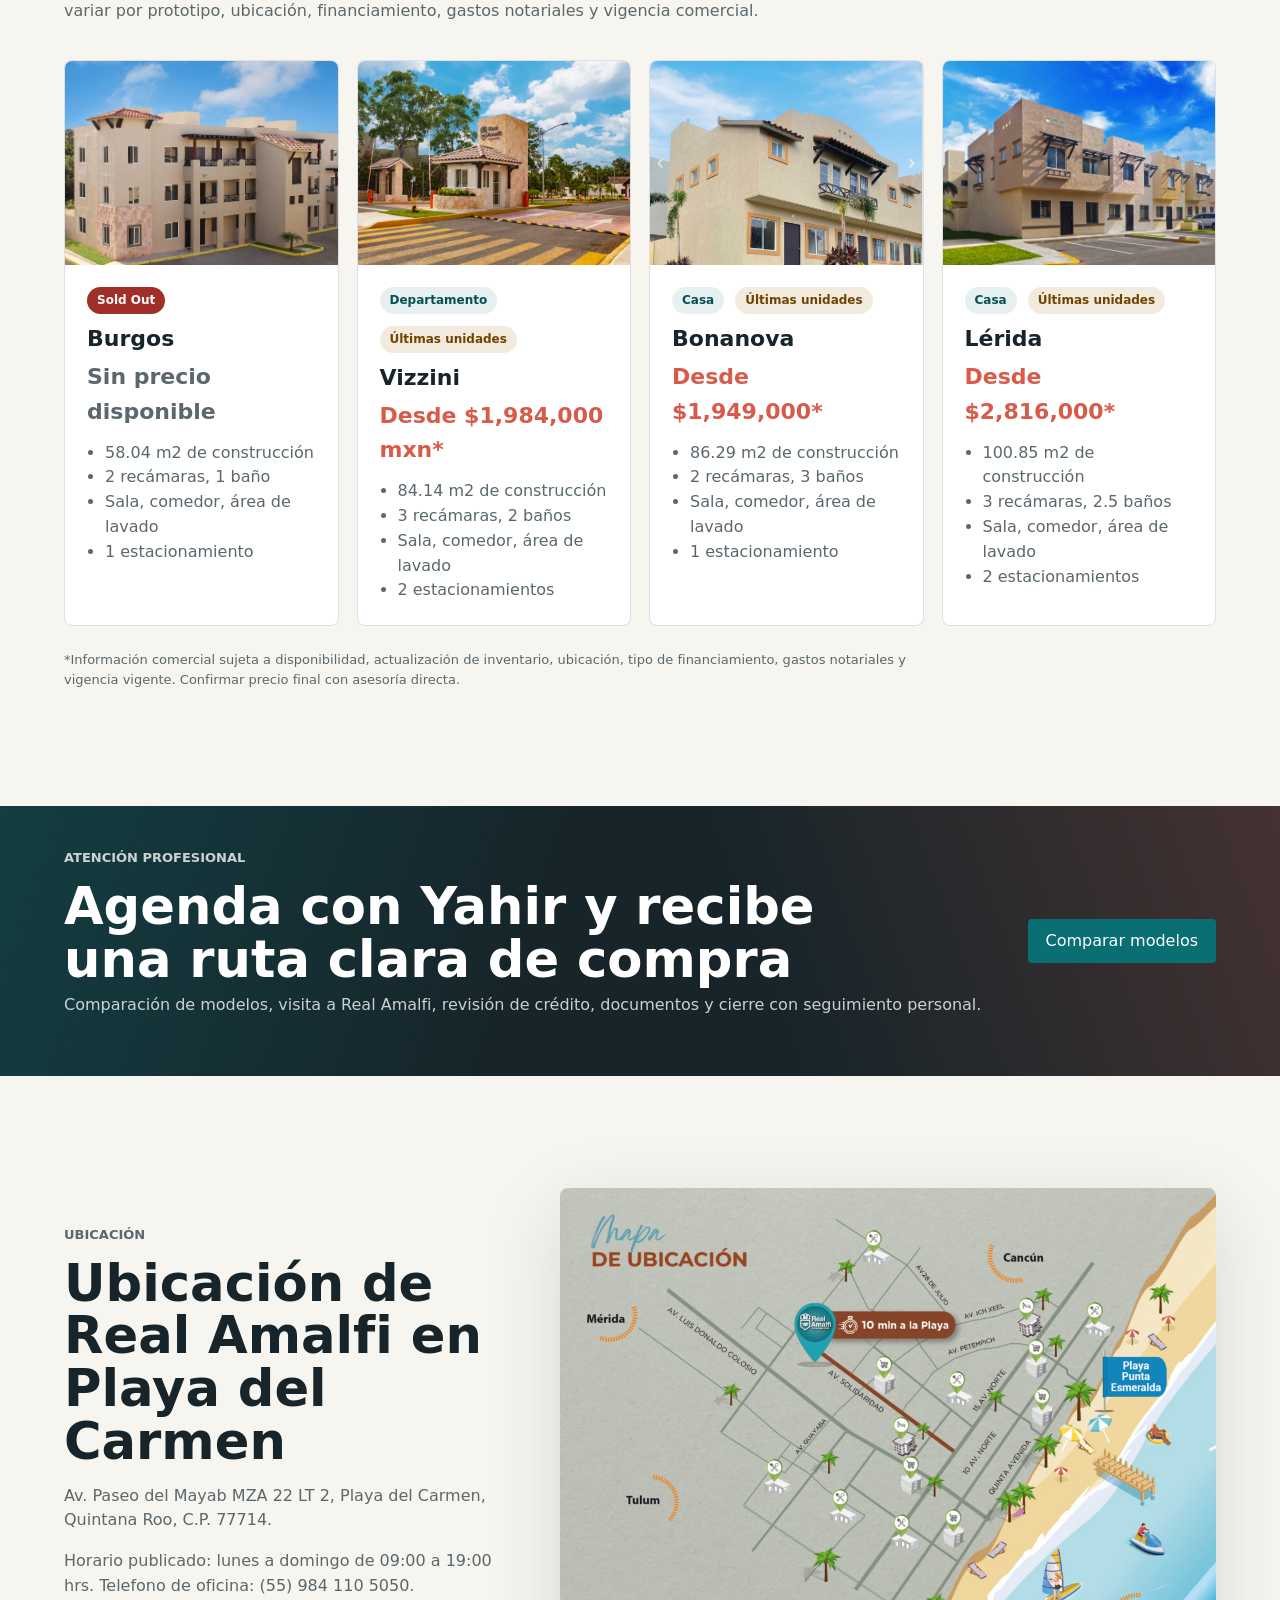
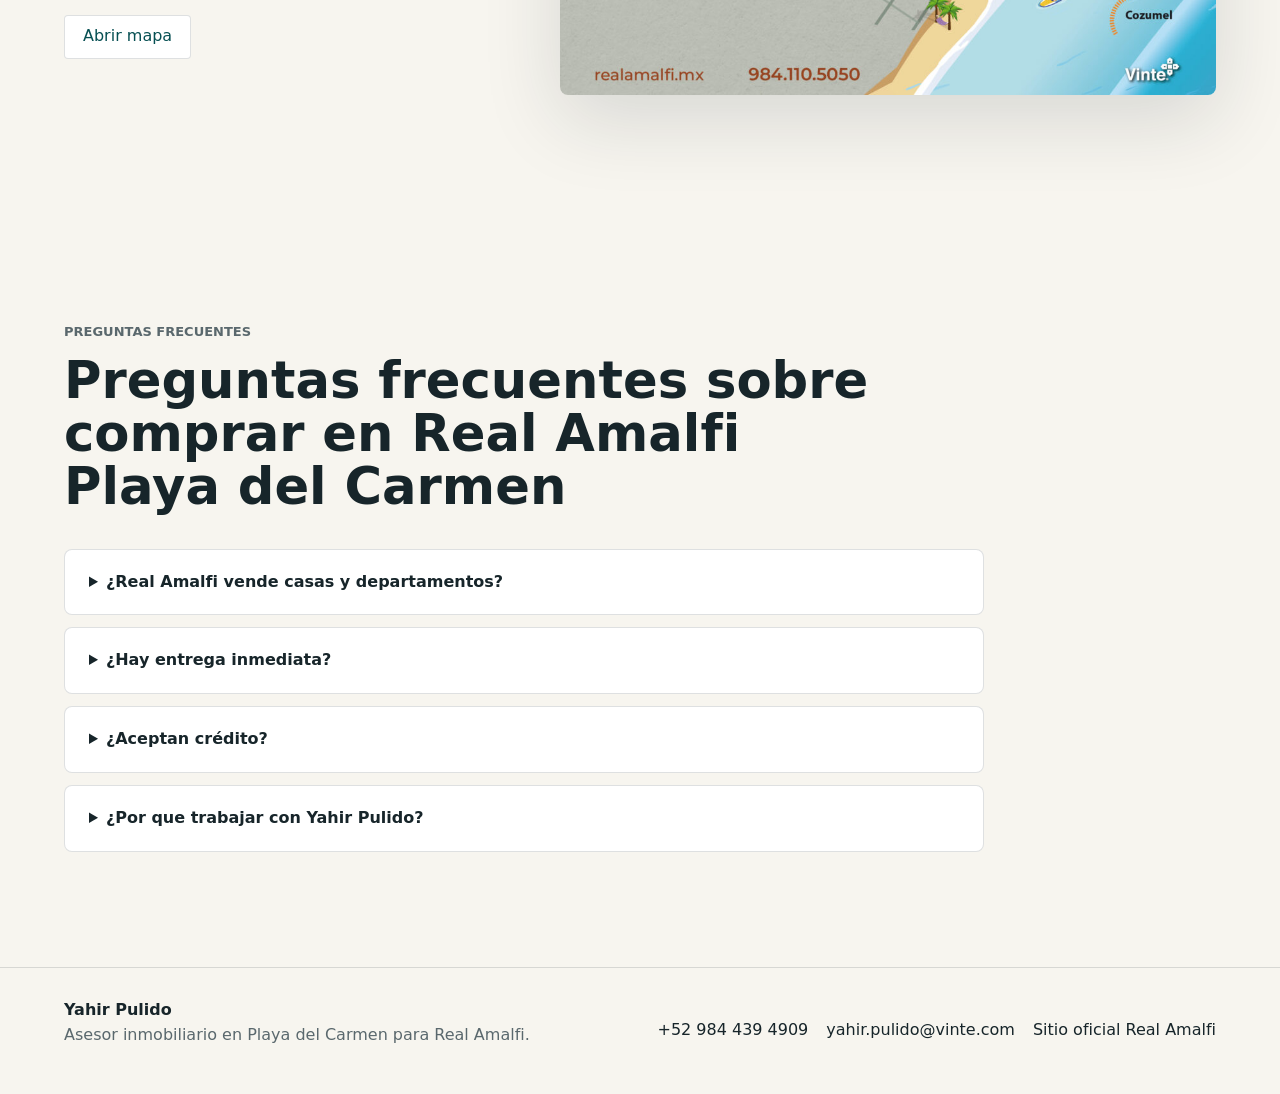
==== commit d74edbe4: "Actualizar acentos precios y disponibilidad" ====
--- a/index.html
+++ b/index.html
@@ -4,12 +4,12 @@
     <meta charset="utf-8">
     <meta name="viewport" content="width=device-width, initial-scale=1">
     <title>Departamentos y casas en Real Amalfi Playa del Carmen | Yahir Pulido</title>
-    <meta name="description" content="Compra departamentos y casas en Real Amalfi Playa del Carmen con Yahir Pulido, asesor inmobiliario. Modelos, precios, amenidades, credito y visitas.">
+    <meta name="description" content="Compra departamentos y casas en Real Amalfi Playa del Carmen con Yahir Pulido, asesor inmobiliario. Modelos, precios, amenidades, crédito y visitas.">
     <meta name="keywords" content="Yahir Pulido, asesor inmobiliario Playa del Carmen, Real Amalfi Playa del Carmen, departamentos en venta Playa del Carmen, casas en venta Playa del Carmen, vivienda en Riviera Maya">
     <meta name="author" content="Yahir Pulido">
     <meta name="robots" content="index, follow, max-image-preview:large">
     <meta property="og:title" content="Departamentos y casas en Real Amalfi Playa del Carmen | Yahir Pulido">
-    <meta property="og:description" content="Asesoria profesional para comprar casa o departamento en Real Amalfi Playa del Carmen con informacion clara de modelos, credito y visitas.">
+    <meta property="og:description" content="Asesoría profesional para comprar casa o departamento en Real Amalfi Playa del Carmen con información clara de modelos, crédito y visitas.">
     <meta property="og:type" content="website">
     <meta property="og:image" content="assets/yahir-pulido.png">
     <meta property="og:locale" content="es_MX">
@@ -54,7 +54,7 @@
                 "name": "¿Real Amalfi vende casas y departamentos?",
                 "acceptedAnswer": {
                   "@type": "Answer",
-                  "text": "Si. Real Amalfi Playa del Carmen publica departamentos Burgos y Vizzini, asi como casas Bonanova y Lerida."
+                  "text": "Sí. Real Amalfi Playa del Carmen publica departamentos Burgos y Vizzini, así como casas Bonanova y Lérida."
                 }
               },
               {
@@ -67,10 +67,10 @@
               },
               {
                 "@type": "Question",
-                "name": "¿Aceptan credito para comprar casa o departamento?",
+                "name": "¿Aceptan crédito para comprar casa o departamento?",
                 "acceptedAnswer": {
                   "@type": "Answer",
-                  "text": "El sitio oficial indica que aceptan esquemas de credito y que ayudan a encontrar financiamiento acorde a necesidades y posibilidades."
+                  "text": "El sitio oficial indica que aceptan esquemas de crédito y que ayudan a encontrar financiamiento acorde a necesidades y posibilidades."
                 }
               }
             ]
@@ -82,7 +82,7 @@
               { "@type": "ListItem", "position": 1, "name": "Departamento Burgos", "url": "https://yahir-pulido-real-amalfi.vercel.app/#propiedades" },
               { "@type": "ListItem", "position": 2, "name": "Departamento Vizzini", "url": "https://yahir-pulido-real-amalfi.vercel.app/#propiedades" },
               { "@type": "ListItem", "position": 3, "name": "Casa Bonanova", "url": "https://yahir-pulido-real-amalfi.vercel.app/#propiedades" },
-              { "@type": "ListItem", "position": 4, "name": "Casa Lerida", "url": "https://yahir-pulido-real-amalfi.vercel.app/#propiedades" }
+              { "@type": "ListItem", "position": 4, "name": "Casa Lérida", "url": "https://yahir-pulido-real-amalfi.vercel.app/#propiedades" }
             ]
           }
         ]
@@ -98,7 +98,7 @@
       <nav class="nav" aria-label="Principal">
         <a href="#propiedades">Propiedades</a>
         <a href="#beneficios">Beneficios</a>
-        <a href="#ubicacion">Ubicacion</a>
+        <a href="#ubicacion">Ubicación</a>
         <a href="#faq">FAQ</a>
       </nav>
       <a class="header-cta" href="https://api.whatsapp.com/send?phone=529844394909&text=Hola%20Yahir%2C%20quiero%20informacion%20de%20Real%20Amalfi%20Playa%20del%20Carmen" target="_blank" rel="noopener">WhatsApp</a>
@@ -109,7 +109,7 @@
         <div class="hero-copy reveal">
           <p class="eyebrow">Asesor inmobiliario en Playa del Carmen</p>
           <h1 data-content="heroTitle">Departamentos y casas en venta en Real Amalfi Playa del Carmen</h1>
-          <p class="hero-text" data-content="heroText">Yahir Pulido, asesor inmobiliario de Real Amalfi, te acompaña para comprar vivienda en Playa del Carmen con informacion clara sobre modelos, precios publicados, amenidades, entrega inmediata y opciones de credito.</p>
+          <p class="hero-text" data-content="heroText">Yahir Pulido, asesor inmobiliario de Real Amalfi, te acompaña para comprar vivienda en Playa del Carmen con información clara sobre modelos, precios publicados, amenidades, entrega inmediata y opciones de crédito.</p>
           <div class="contact-strip" aria-label="Contacto directo de Yahir Pulido">
             <a href="tel:+529844394909">+52 984 439 4909</a>
             <a href="mailto:yahir.pulido@vinte.com">yahir.pulido@vinte.com</a>
@@ -136,30 +136,30 @@
         <div class="hero-media reveal" aria-label="Yahir Pulido">
           <img src="assets/yahir-pulido.png" alt="Yahir Pulido asesor inmobiliario en Playa del Carmen para compra de casas y departamentos Real Amalfi" data-content-image="advisorImage">
           <div class="advisor-badge">
-            <strong>Atencion directa</strong>
+            <strong>Atención directa</strong>
             <span>Real Amalfi Playa del Carmen</span>
           </div>
         </div>
       </section>
 
-      <section class="trust-band reveal" aria-label="Informacion clave">
-        <p data-content="trustText">Real Amalfi Playa del Carmen publica desarrollos integrales con amenidades para mejorar la calidad de vida: acceso controlado, camaras de vigilancia, aumento de plusvalia y Sistema de Certificacion de Construccion Sostenible.</p>
+      <section class="trust-band reveal" aria-label="Información clave">
+        <p data-content="trustText">Real Amalfi Playa del Carmen publica desarrollos integrales con amenidades para mejorar la calidad de vida: acceso controlado, cámaras de vigilancia, aumento de plusvalía y Sistema de Certificación de Construcción Sostenible.</p>
       </section>
 
       <section class="split" id="beneficios">
         <div class="reveal">
           <p class="eyebrow">Venta de casas y departamentos</p>
-          <h2 data-content="benefitsTitle">Asesoria inmobiliaria local para comprar en Playa del Carmen</h2>
-          <p class="section-intro" data-content="benefitsIntro">Antes de elegir una vivienda en Real Amalfi, compara ubicacion, metros de construccion, numero de recamaras, estacionamiento, credito y tiempos de entrega con acompañamiento profesional.</p>
+          <h2 data-content="benefitsTitle">Asesoría inmobiliaria local para comprar en Playa del Carmen</h2>
+          <p class="section-intro" data-content="benefitsIntro">Antes de elegir una vivienda en Real Amalfi, compara ubicación, metros de construcción, número de recámaras, estacionamiento, crédito y tiempos de entrega con acompañamiento profesional.</p>
         </div>
         <div class="benefit-grid">
           <article class="reveal">
-            <h3>Asesoria personalizada para Real Amalfi</h3>
-            <p>Yahir te orienta sobre presupuesto, modelo ideal, disponibilidad, ubicacion y siguiente paso de compra.</p>
+            <h3>Asesoría personalizada para Real Amalfi</h3>
+            <p>Yahir te orienta sobre presupuesto, modelo ideal, disponibilidad, ubicación y siguiente paso de compra.</p>
           </article>
           <article class="reveal">
             <h3>Credito para casa o departamento</h3>
-            <p>Real Amalfi informa que acepta esquemas de credito y ofrece ayuda para encontrar la opcion de financiamiento adecuada.</p>
+            <p>Real Amalfi informa que acepta esquemas de crédito y ofrece ayuda para encontrar la opción de financiamiento adecuada.</p>
           </article>
           <article class="reveal">
             <h3>Visitas a Real Amalfi Playa del Carmen</h3>
@@ -177,7 +177,7 @@
         <div class="showcase-copy">
           <p class="eyebrow">Real Amalfi Playa del Carmen</p>
           <h2 data-content="showcaseTitle">Vivienda integral en una zona con crecimiento constante</h2>
-          <p data-content="showcaseText">Playa del Carmen es uno de los mercados mas dinamicos de la Riviera Maya. Real Amalfi suma ubicacion, amenidades y modelos de casas y departamentos pensados para familias que buscan patrimonio, comodidad y plusvalia.</p>
+          <p data-content="showcaseText">Playa del Carmen es uno de los mercados más dinámicos de la Riviera Maya. Real Amalfi suma ubicación, amenidades y modelos de casas y departamentos pensados para familias que buscan patrimonio, comodidad y plusvalía.</p>
         </div>
       </section>
 
@@ -185,19 +185,19 @@
         <div class="section-heading reveal">
           <p class="eyebrow">Modelos publicados por Real Amalfi</p>
           <h2 data-content="propertiesTitle">Departamentos y casas en venta en Real Amalfi</h2>
-          <p data-content="propertiesIntro">Compara modelos publicados por Real Amalfi Playa del Carmen. Los precios de contado pueden variar por prototipo, ubicacion, financiamiento, gastos notariales y vigencia comercial.</p>
+          <p data-content="propertiesIntro">Compara modelos publicados por Real Amalfi Playa del Carmen. Los precios de contado pueden variar por prototipo, ubicación, financiamiento, gastos notariales y vigencia comercial.</p>
         </div>
         <div class="property-grid">
           <article class="property-card reveal">
             <img src="assets/departamento-burgos.jpg" alt="Departamento Burgos en Real Amalfi">
             <div>
-              <span class="tag">Departamento</span>
+              <span class="tag sold-out">Sold Out</span>
               <h3>Burgos</h3>
-              <p class="price">Desde $1,749,000*</p>
+              <p class="price unavailable">Sin precio disponible</p>
               <ul>
-                <li>58.04 m2 de construccion</li>
-                <li>2 recamaras, 1 bano</li>
-                <li>Sala, comedor, area de lavado</li>
+                <li>58.04 m2 de construcción</li>
+                <li>2 recámaras, 1 baño</li>
+                <li>Sala, comedor, área de lavado</li>
                 <li>1 estacionamiento</li>
               </ul>
             </div>
@@ -206,66 +206,69 @@
             <img src="assets/real-amalfi-desarrollo.jpg" alt="Departamento Vizzini en Real Amalfi">
             <div>
               <span class="tag">Departamento</span>
+              <span class="tag availability">Últimas unidades</span>
               <h3>Vizzini</h3>
-              <p class="price">Desde $2,099,000*</p>
+              <p class="price">Desde $1,984,000 mxn*</p>
               <ul>
-                <li>84.14 m2 de construccion</li>
-                <li>3 recamaras, 2 banos</li>
-                <li>Sala, comedor, area de lavado</li>
+                <li>84.14 m2 de construcción</li>
+                <li>3 recámaras, 2 baños</li>
+                <li>Sala, comedor, área de lavado</li>
                 <li>2 estacionamientos</li>
               </ul>
             </div>
           </article>
           <article class="property-card reveal">
-            <img src="assets/casa-lerida.jpg" alt="Casa Bonanova o Lerida en Real Amalfi">
+            <img src="assets/casa-bonanova.png" alt="Casa Bonanova en Real Amalfi Playa del Carmen">
             <div>
               <span class="tag">Casa</span>
+              <span class="tag availability">Últimas unidades</span>
               <h3>Bonanova</h3>
-              <p class="price">Desde $2,234,000*</p>
+              <p class="price">Desde $1,949,000*</p>
               <ul>
-                <li>86.29 m2 de construccion</li>
-                <li>2 recamaras, 3 banos</li>
-                <li>Sala, comedor, area de lavado</li>
+                <li>86.29 m2 de construcción</li>
+                <li>2 recámaras, 3 baños</li>
+                <li>Sala, comedor, área de lavado</li>
                 <li>1 estacionamiento</li>
               </ul>
             </div>
           </article>
           <article class="property-card reveal">
-            <img src="assets/casa-lerida.jpg" alt="Casa Lerida en Real Amalfi">
+            <img src="assets/casa-lerida.jpg" alt="Casa Lérida en Real Amalfi">
             <div>
               <span class="tag">Casa</span>
-              <h3>Lerida</h3>
-              <p class="price">Desde $2,679,000*</p>
+              <span class="tag availability">Últimas unidades</span>
+              <h3>Lérida</h3>
+              <p class="price">Desde $2,816,000*</p>
               <ul>
-                <li>100.85 m2 de construccion</li>
-                <li>3 recamaras, 2.5 banos</li>
-                <li>Sala, comedor, area de lavado</li>
+                <li>100.85 m2 de construcción</li>
+                <li>3 recámaras, 2.5 baños</li>
+                <li>Sala, comedor, área de lavado</li>
                 <li>2 estacionamientos</li>
               </ul>
             </div>
           </article>
         </div>
-        <p class="small-note">*Informacion tomada del sitio oficial de Real Amalfi consultado el 6 de julio de 2026. Vigencia comercial publicada: 31 de marzo de 2026. Confirmar disponibilidad y precio final con asesoria directa.</p>
+        <p class="small-note">*Información comercial sujeta a disponibilidad, actualización de inventario, ubicación, tipo de financiamiento, gastos notariales y vigencia vigente. Confirmar precio final con asesoría directa.</p>
       </section>
 
       <section class="cta-band">
         <div>
-          <p class="eyebrow">Atencion profesional</p>
+          <p class="eyebrow">Atención profesional</p>
           <h2 data-content="ctaTitle">Agenda con Yahir y recibe una ruta clara de compra</h2>
-          <p data-content="ctaText">Comparacion de modelos, visita a Real Amalfi, revision de credito, documentos y cierre con seguimiento personal.</p>
+          <p data-content="ctaText">Comparación de modelos, visita a Real Amalfi, revisión de crédito, documentos y cierre con seguimiento personal.</p>
         </div>
         <a class="button primary" href="https://api.whatsapp.com/send?phone=529844394909&text=Hola%20Yahir%2C%20quiero%20comparar%20modelos%20de%20Real%20Amalfi" target="_blank" rel="noopener">Comparar modelos</a>
       </section>
 
       <section class="location" id="ubicacion">
         <div class="location-copy reveal">
-          <p class="eyebrow">Ubicacion</p>
-          <h2 data-content="locationTitle">Ubicacion de Real Amalfi en Playa del Carmen</h2>
+          <p class="eyebrow">Ubicación</p>
+          <h2 data-content="locationTitle">Ubicación de Real Amalfi en Playa del Carmen</h2>
           <p data-content="locationAddress">Av. Paseo del Mayab MZA 22 LT 2, Playa del Carmen, Quintana Roo, C.P. 77714.</p>
           <p>Horario publicado: lunes a domingo de 09:00 a 19:00 hrs. Telefono de oficina: (55) 984 110 5050.</p>
           <a class="button secondary" href="https://www.google.com/maps/search/?api=1&query=Real%20Amalfi%20Av.%20Paseo%20del%20Mayab%20Playa%20del%20Carmen" target="_blank" rel="noopener">Abrir mapa</a>
         </div>
-        <img class="reveal" src="assets/mapa-real-amalfi.jpg" alt="Mapa de ubicacion de Real Amalfi Playa del Carmen">
+        <img class="reveal" src="assets/mapa-real-amalfi.jpg" alt="Mapa de ubicación de Real Amalfi Playa del Carmen">
       </section>
 
       <section class="section" id="faq">
@@ -276,19 +279,19 @@
         <div class="faq-list">
           <details class="reveal">
             <summary>¿Real Amalfi vende casas y departamentos?</summary>
-            <p>Si. El sitio oficial publica departamentos Burgos y Vizzini, asi como casas Bonanova y Lerida.</p>
+            <p>Sí. El sitio oficial publica departamentos Burgos y Vizzini, así como casas Bonanova y Lérida.</p>
           </details>
           <details class="reveal">
             <summary>¿Hay entrega inmediata?</summary>
             <p>Real Amalfi muestra entrega inmediata en los modelos publicados. La entrega final debe confirmarse segun inventario, firma y condiciones vigentes.</p>
           </details>
           <details class="reveal">
-            <summary>¿Aceptan credito?</summary>
-            <p>El sitio oficial indica que aceptan esquemas de credito y que ayudan a encontrar financiamiento acorde a necesidades y posibilidades.</p>
+            <summary>¿Aceptan crédito?</summary>
+            <p>El sitio oficial indica que aceptan esquemas de crédito y que ayudan a encontrar financiamiento acorde a necesidades y posibilidades.</p>
           </details>
           <details class="reveal">
             <summary>¿Por que trabajar con Yahir Pulido?</summary>
-            <p>Porque centraliza la informacion, explica diferencias entre modelos y acompaña el proceso de visita, credito y compra con trato directo.</p>
+            <p>Porque centraliza la información, explica diferencias entre modelos y acompaña el proceso de visita, crédito y compra con trato directo.</p>
           </details>
         </div>
       </section>
--- a/styles.css
+++ b/styles.css
@@ -540,6 +540,7 @@
 .tag {
   display: inline-flex;
   margin-bottom: 12px;
+  margin-right: 6px;
   padding: 4px 10px;
   color: var(--teal-dark);
   background: rgba(10, 111, 114, 0.1);
@@ -548,11 +549,25 @@
   font-weight: 900;
 }
 
+.tag.sold-out {
+  color: #ffffff;
+  background: #9f2f27;
+}
+
+.tag.availability {
+  color: #6f4300;
+  background: rgba(185, 139, 63, 0.18);
+}
+
 .price {
   margin-bottom: 12px;
   color: var(--coral);
   font-size: 22px;
   font-weight: 900;
+}
+
+.price.unavailable {
+  color: var(--muted);
 }
 
 ul {
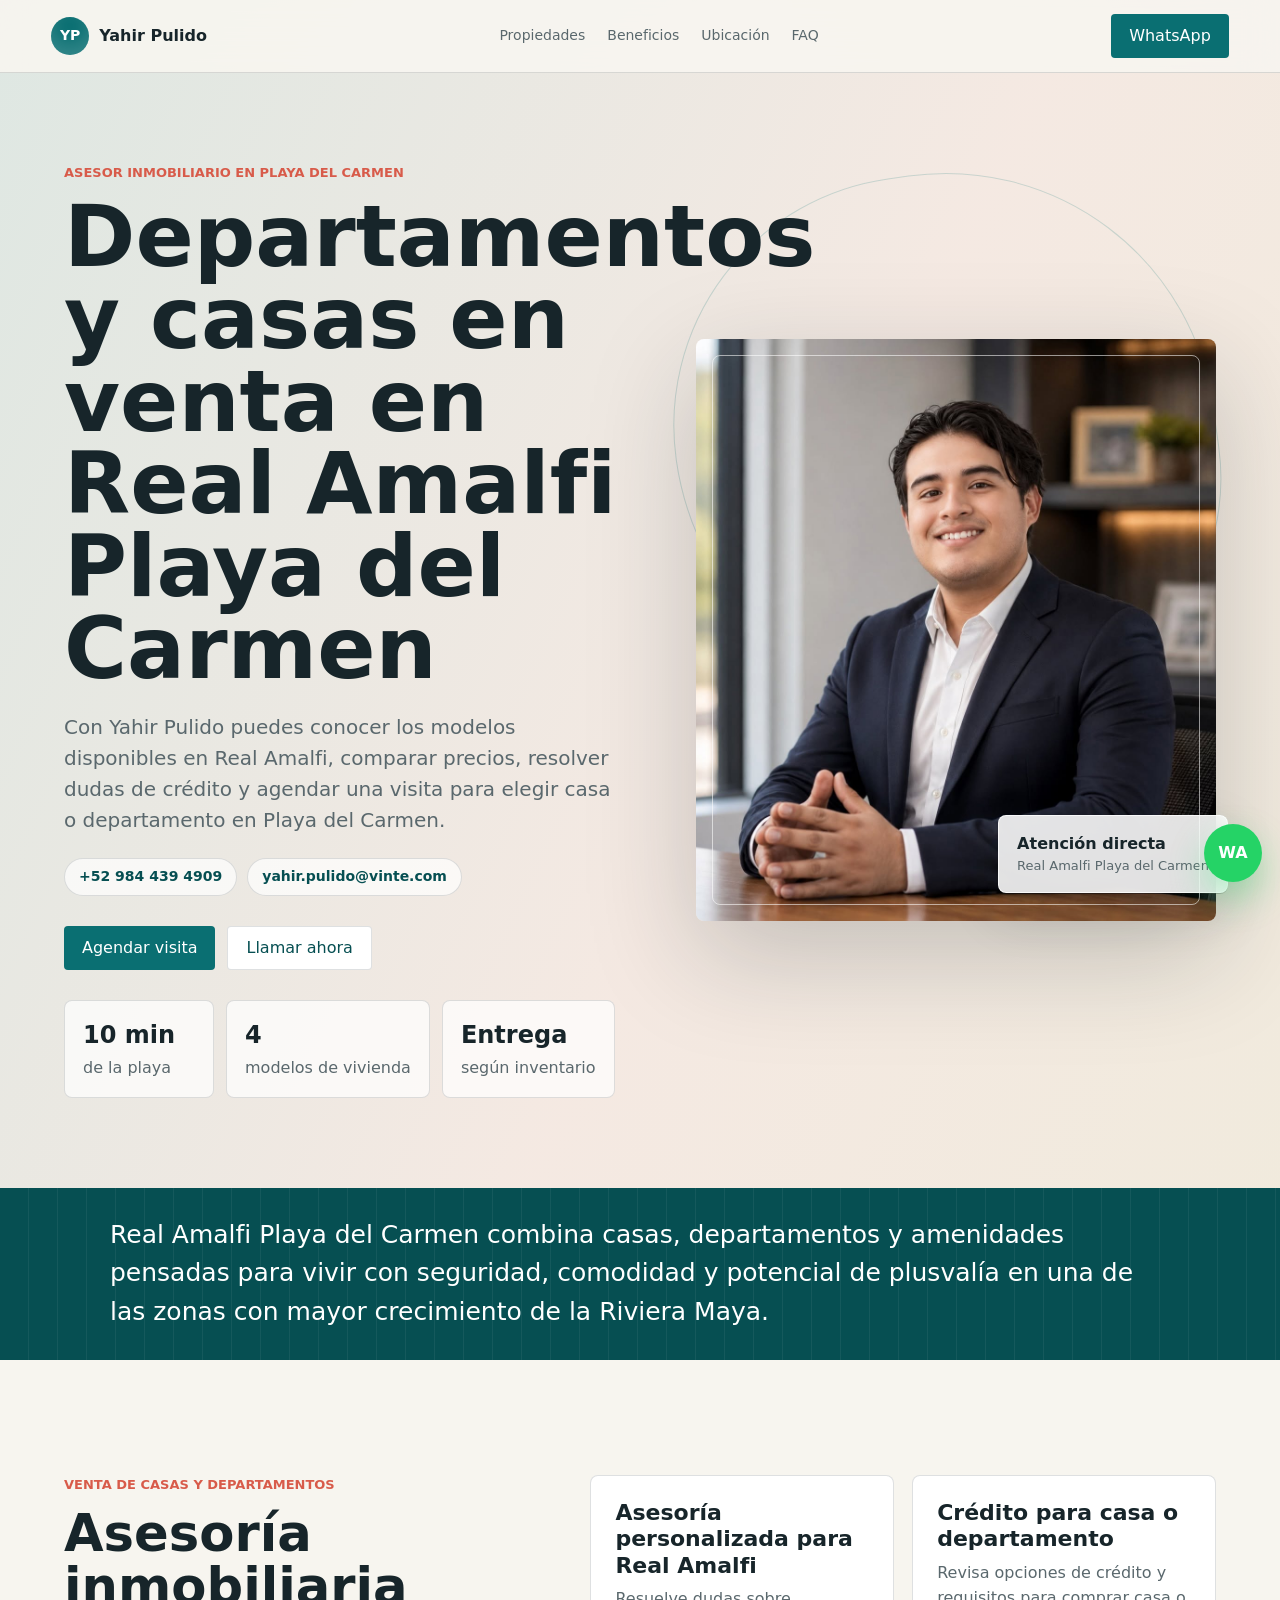
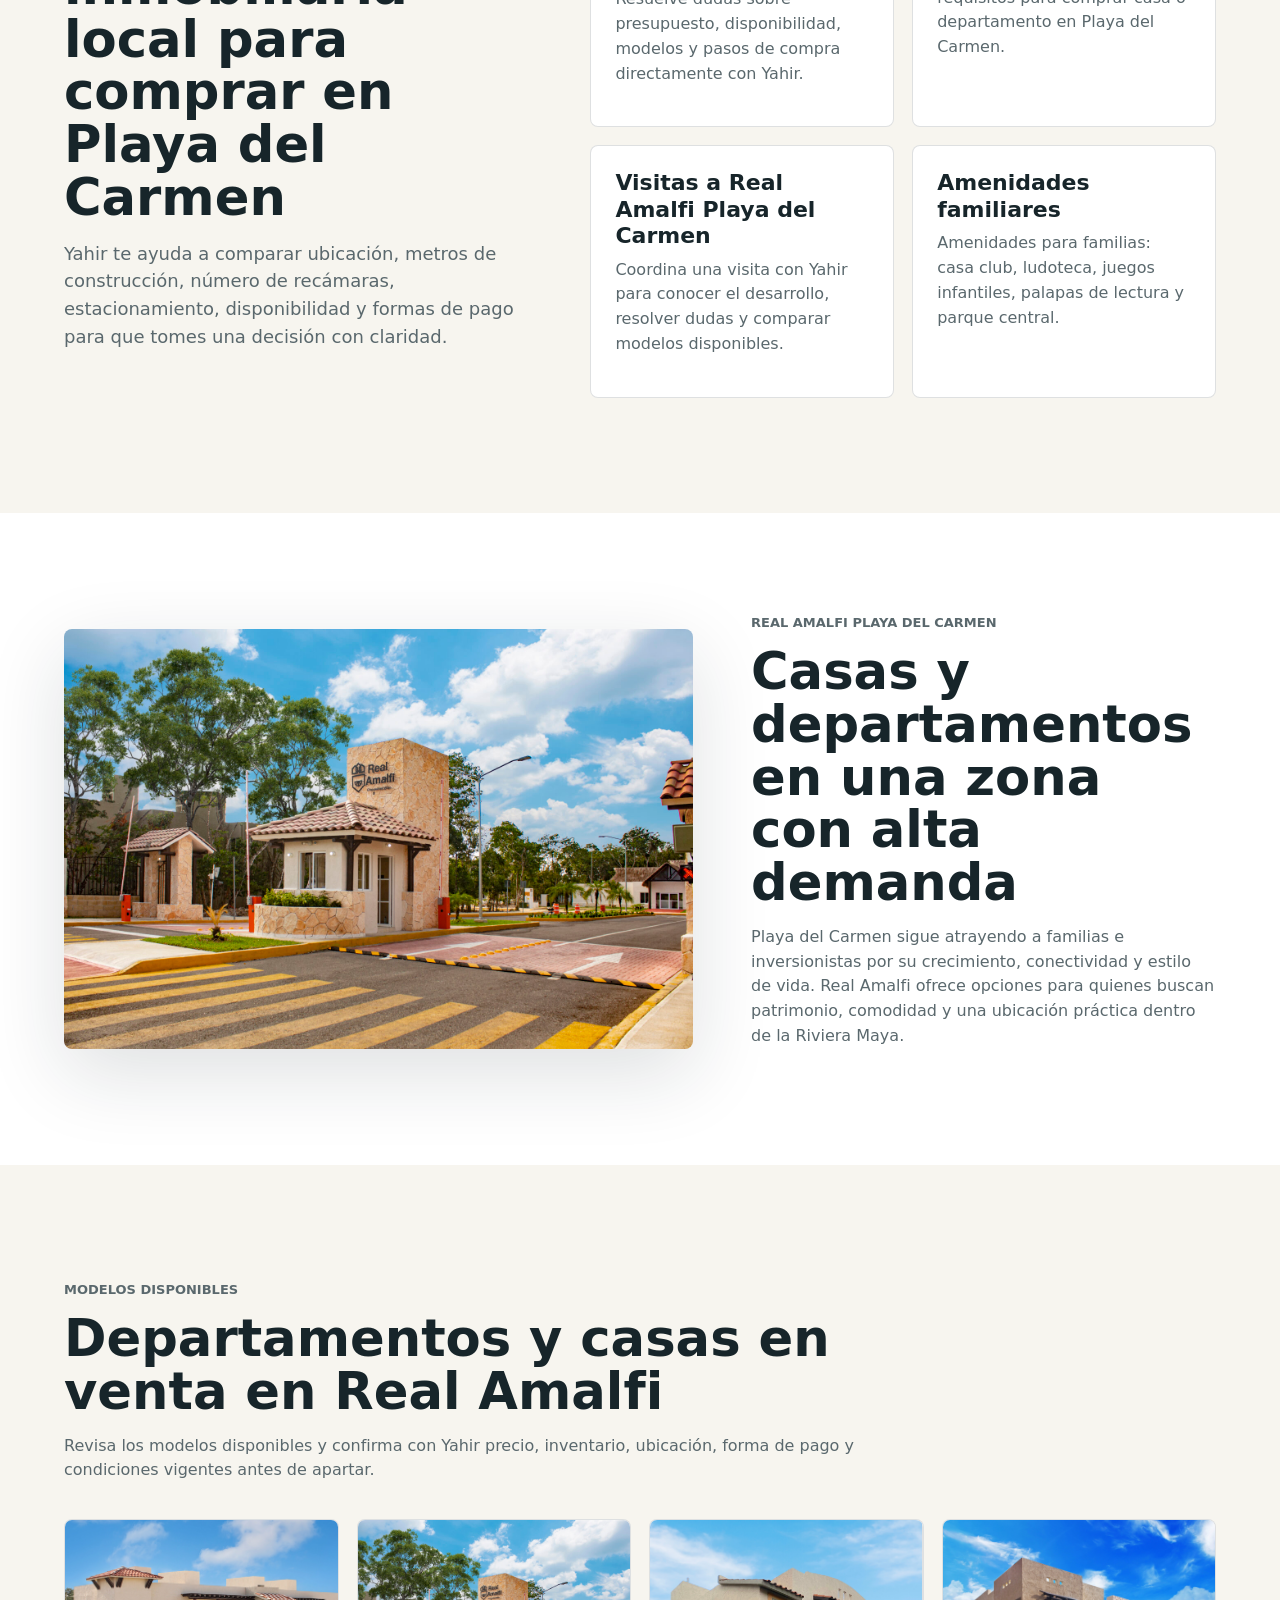
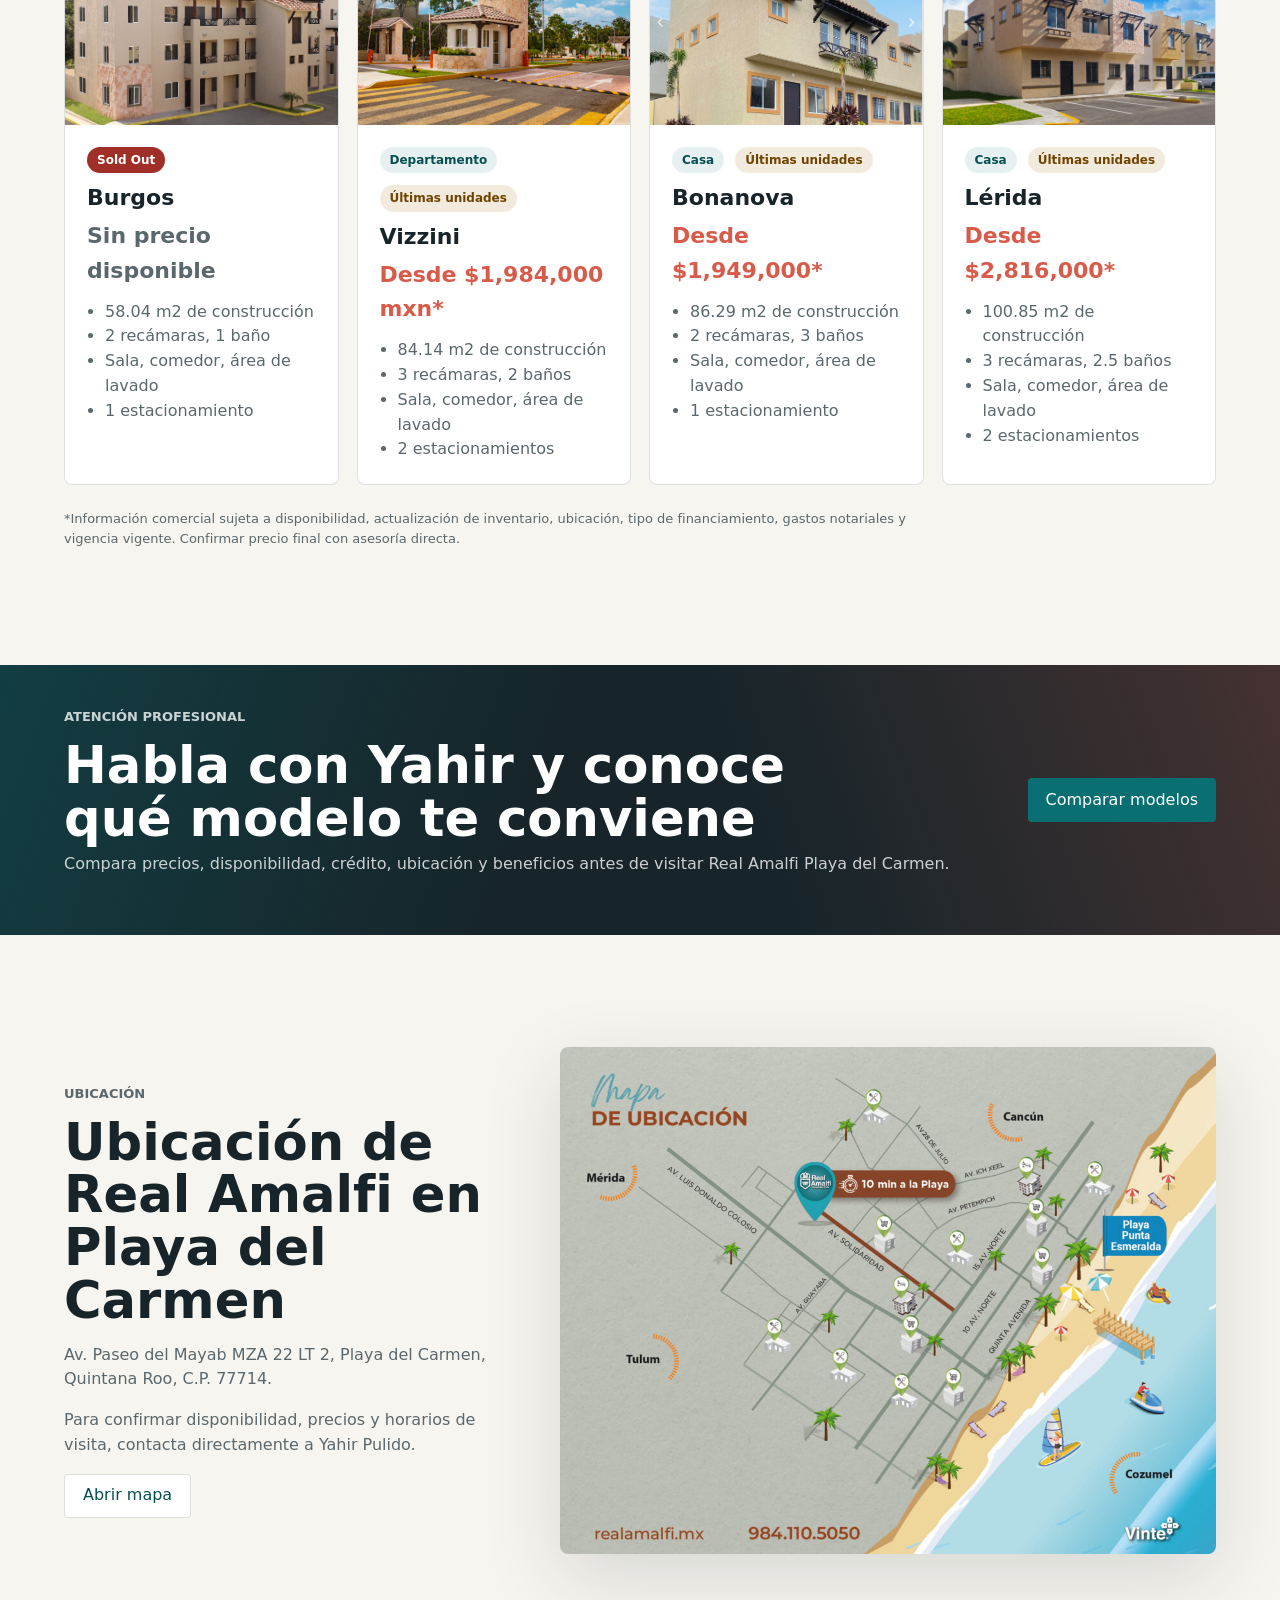
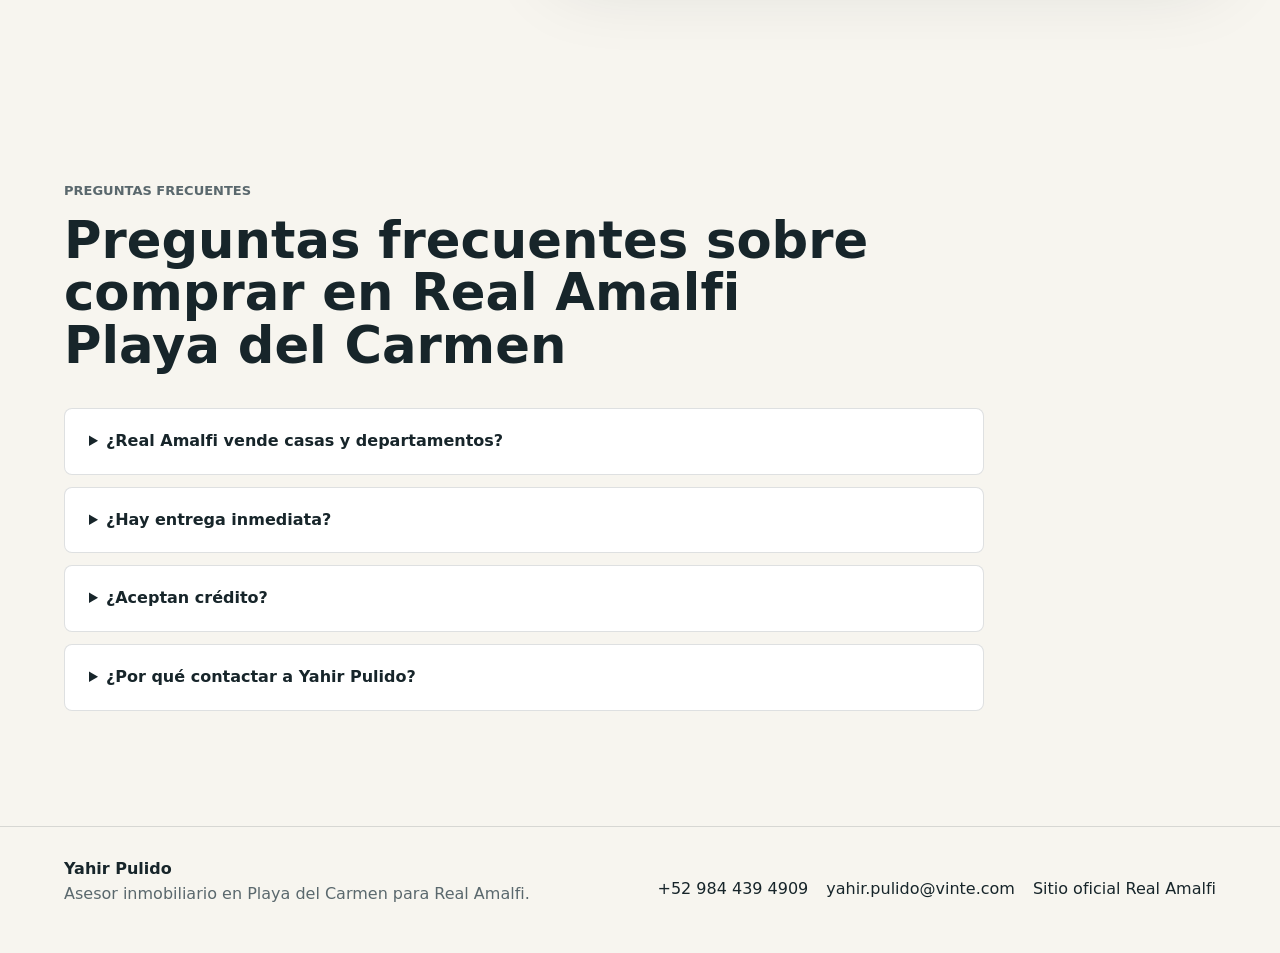
==== commit 2a426709: "Mejorar textos comerciales del sitio" ====
--- a/index.html
+++ b/index.html
@@ -62,7 +62,7 @@
                 "name": "¿Hay entrega inmediata en Real Amalfi Playa del Carmen?",
                 "acceptedAnswer": {
                   "@type": "Answer",
-                  "text": "Real Amalfi muestra entrega inmediata en los modelos publicados. La entrega final debe confirmarse segun inventario, firma y condiciones vigentes."
+                  "text": "Algunos modelos pueden tener entrega inmediata o disponibilidad cercana. Yahir puede confirmar inventario, tiempos y condiciones vigentes antes de agendar una visita."
                 }
               },
               {
@@ -70,7 +70,7 @@
                 "name": "¿Aceptan crédito para comprar casa o departamento?",
                 "acceptedAnswer": {
                   "@type": "Answer",
-                  "text": "El sitio oficial indica que aceptan esquemas de crédito y que ayudan a encontrar financiamiento acorde a necesidades y posibilidades."
+                  "text": "Yahir puede orientarte sobre opciones de crédito y ayudarte a revisar qué alternativa se ajusta mejor a tu presupuesto."
                 }
               }
             ]
@@ -109,7 +109,7 @@
         <div class="hero-copy reveal">
           <p class="eyebrow">Asesor inmobiliario en Playa del Carmen</p>
           <h1 data-content="heroTitle">Departamentos y casas en venta en Real Amalfi Playa del Carmen</h1>
-          <p class="hero-text" data-content="heroText">Yahir Pulido, asesor inmobiliario de Real Amalfi, te acompaña para comprar vivienda en Playa del Carmen con información clara sobre modelos, precios publicados, amenidades, entrega inmediata y opciones de crédito.</p>
+          <p class="hero-text" data-content="heroText">Con Yahir Pulido puedes conocer los modelos disponibles en Real Amalfi, comparar precios, resolver dudas de crédito y agendar una visita para elegir casa o departamento en Playa del Carmen.</p>
           <div class="contact-strip" aria-label="Contacto directo de Yahir Pulido">
             <a href="tel:+529844394909">+52 984 439 4909</a>
             <a href="mailto:yahir.pulido@vinte.com">yahir.pulido@vinte.com</a>
@@ -129,7 +129,7 @@
             </div>
             <div>
               <dt>Entrega</dt>
-              <dd>inmediata publicada</dd>
+              <dd>según inventario</dd>
             </div>
           </dl>
         </div>
@@ -143,27 +143,27 @@
       </section>
 
       <section class="trust-band reveal" aria-label="Información clave">
-        <p data-content="trustText">Real Amalfi Playa del Carmen publica desarrollos integrales con amenidades para mejorar la calidad de vida: acceso controlado, cámaras de vigilancia, aumento de plusvalía y Sistema de Certificación de Construcción Sostenible.</p>
+        <p data-content="trustText">Real Amalfi Playa del Carmen combina casas, departamentos y amenidades pensadas para vivir con seguridad, comodidad y potencial de plusvalía en una de las zonas con mayor crecimiento de la Riviera Maya.</p>
       </section>
 
       <section class="split" id="beneficios">
         <div class="reveal">
           <p class="eyebrow">Venta de casas y departamentos</p>
           <h2 data-content="benefitsTitle">Asesoría inmobiliaria local para comprar en Playa del Carmen</h2>
-          <p class="section-intro" data-content="benefitsIntro">Antes de elegir una vivienda en Real Amalfi, compara ubicación, metros de construcción, número de recámaras, estacionamiento, crédito y tiempos de entrega con acompañamiento profesional.</p>
+          <p class="section-intro" data-content="benefitsIntro">Yahir te ayuda a comparar ubicación, metros de construcción, número de recámaras, estacionamiento, disponibilidad y formas de pago para que tomes una decisión con claridad.</p>
         </div>
         <div class="benefit-grid">
           <article class="reveal">
             <h3>Asesoría personalizada para Real Amalfi</h3>
-            <p>Yahir te orienta sobre presupuesto, modelo ideal, disponibilidad, ubicación y siguiente paso de compra.</p>
+            <p>Resuelve dudas sobre presupuesto, disponibilidad, modelos y pasos de compra directamente con Yahir.</p>
           </article>
           <article class="reveal">
-            <h3>Credito para casa o departamento</h3>
-            <p>Real Amalfi informa que acepta esquemas de crédito y ofrece ayuda para encontrar la opción de financiamiento adecuada.</p>
+            <h3>Crédito para casa o departamento</h3>
+            <p>Revisa opciones de crédito y requisitos para comprar casa o departamento en Playa del Carmen.</p>
           </article>
           <article class="reveal">
             <h3>Visitas a Real Amalfi Playa del Carmen</h3>
-            <p>Agenda visita guiada o solicita recorrido virtual antes de decidir entre departamento o casa.</p>
+            <p>Coordina una visita con Yahir para conocer el desarrollo, resolver dudas y comparar modelos disponibles.</p>
           </article>
           <article class="reveal">
             <h3>Amenidades familiares</h3>
@@ -176,16 +176,16 @@
         <img src="assets/real-amalfi-desarrollo.jpg" alt="Real Amalfi Playa del Carmen desarrollo residencial con casas y departamentos" data-content-image="developmentImage">
         <div class="showcase-copy">
           <p class="eyebrow">Real Amalfi Playa del Carmen</p>
-          <h2 data-content="showcaseTitle">Vivienda integral en una zona con crecimiento constante</h2>
-          <p data-content="showcaseText">Playa del Carmen es uno de los mercados más dinámicos de la Riviera Maya. Real Amalfi suma ubicación, amenidades y modelos de casas y departamentos pensados para familias que buscan patrimonio, comodidad y plusvalía.</p>
+          <h2 data-content="showcaseTitle">Casas y departamentos en una zona con alta demanda</h2>
+          <p data-content="showcaseText">Playa del Carmen sigue atrayendo a familias e inversionistas por su crecimiento, conectividad y estilo de vida. Real Amalfi ofrece opciones para quienes buscan patrimonio, comodidad y una ubicación práctica dentro de la Riviera Maya.</p>
         </div>
       </section>
 
       <section class="section" id="propiedades">
         <div class="section-heading reveal">
-          <p class="eyebrow">Modelos publicados por Real Amalfi</p>
+          <p class="eyebrow">Modelos disponibles</p>
           <h2 data-content="propertiesTitle">Departamentos y casas en venta en Real Amalfi</h2>
-          <p data-content="propertiesIntro">Compara modelos publicados por Real Amalfi Playa del Carmen. Los precios de contado pueden variar por prototipo, ubicación, financiamiento, gastos notariales y vigencia comercial.</p>
+          <p data-content="propertiesIntro">Revisa los modelos disponibles y confirma con Yahir precio, inventario, ubicación, forma de pago y condiciones vigentes antes de apartar.</p>
         </div>
         <div class="property-grid">
           <article class="property-card reveal">
@@ -254,8 +254,8 @@
       <section class="cta-band">
         <div>
           <p class="eyebrow">Atención profesional</p>
-          <h2 data-content="ctaTitle">Agenda con Yahir y recibe una ruta clara de compra</h2>
-          <p data-content="ctaText">Comparación de modelos, visita a Real Amalfi, revisión de crédito, documentos y cierre con seguimiento personal.</p>
+          <h2 data-content="ctaTitle">Habla con Yahir y conoce qué modelo te conviene</h2>
+          <p data-content="ctaText">Compara precios, disponibilidad, crédito, ubicación y beneficios antes de visitar Real Amalfi Playa del Carmen.</p>
         </div>
         <a class="button primary" href="https://api.whatsapp.com/send?phone=529844394909&text=Hola%20Yahir%2C%20quiero%20comparar%20modelos%20de%20Real%20Amalfi" target="_blank" rel="noopener">Comparar modelos</a>
       </section>
@@ -265,7 +265,7 @@
           <p class="eyebrow">Ubicación</p>
           <h2 data-content="locationTitle">Ubicación de Real Amalfi en Playa del Carmen</h2>
           <p data-content="locationAddress">Av. Paseo del Mayab MZA 22 LT 2, Playa del Carmen, Quintana Roo, C.P. 77714.</p>
-          <p>Horario publicado: lunes a domingo de 09:00 a 19:00 hrs. Telefono de oficina: (55) 984 110 5050.</p>
+          <p>Para confirmar disponibilidad, precios y horarios de visita, contacta directamente a Yahir Pulido.</p>
           <a class="button secondary" href="https://www.google.com/maps/search/?api=1&query=Real%20Amalfi%20Av.%20Paseo%20del%20Mayab%20Playa%20del%20Carmen" target="_blank" rel="noopener">Abrir mapa</a>
         </div>
         <img class="reveal" src="assets/mapa-real-amalfi.jpg" alt="Mapa de ubicación de Real Amalfi Playa del Carmen">
@@ -283,15 +283,15 @@
           </details>
           <details class="reveal">
             <summary>¿Hay entrega inmediata?</summary>
-            <p>Real Amalfi muestra entrega inmediata en los modelos publicados. La entrega final debe confirmarse segun inventario, firma y condiciones vigentes.</p>
+            <p>Algunos modelos pueden tener entrega inmediata o disponibilidad cercana. Yahir puede confirmar inventario, tiempos y condiciones vigentes antes de tu visita.</p>
           </details>
           <details class="reveal">
             <summary>¿Aceptan crédito?</summary>
-            <p>El sitio oficial indica que aceptan esquemas de crédito y que ayudan a encontrar financiamiento acorde a necesidades y posibilidades.</p>
+            <p>Yahir puede orientarte sobre opciones de crédito y ayudarte a revisar qué alternativa se ajusta mejor a tu presupuesto.</p>
           </details>
           <details class="reveal">
-            <summary>¿Por que trabajar con Yahir Pulido?</summary>
-            <p>Porque centraliza la información, explica diferencias entre modelos y acompaña el proceso de visita, crédito y compra con trato directo.</p>
+            <summary>¿Por qué contactar a Yahir Pulido?</summary>
+            <p>Porque puedes resolver dudas de modelos, precios, disponibilidad, crédito y visitas con un asesor directo de Real Amalfi Playa del Carmen.</p>
           </details>
         </div>
       </section>
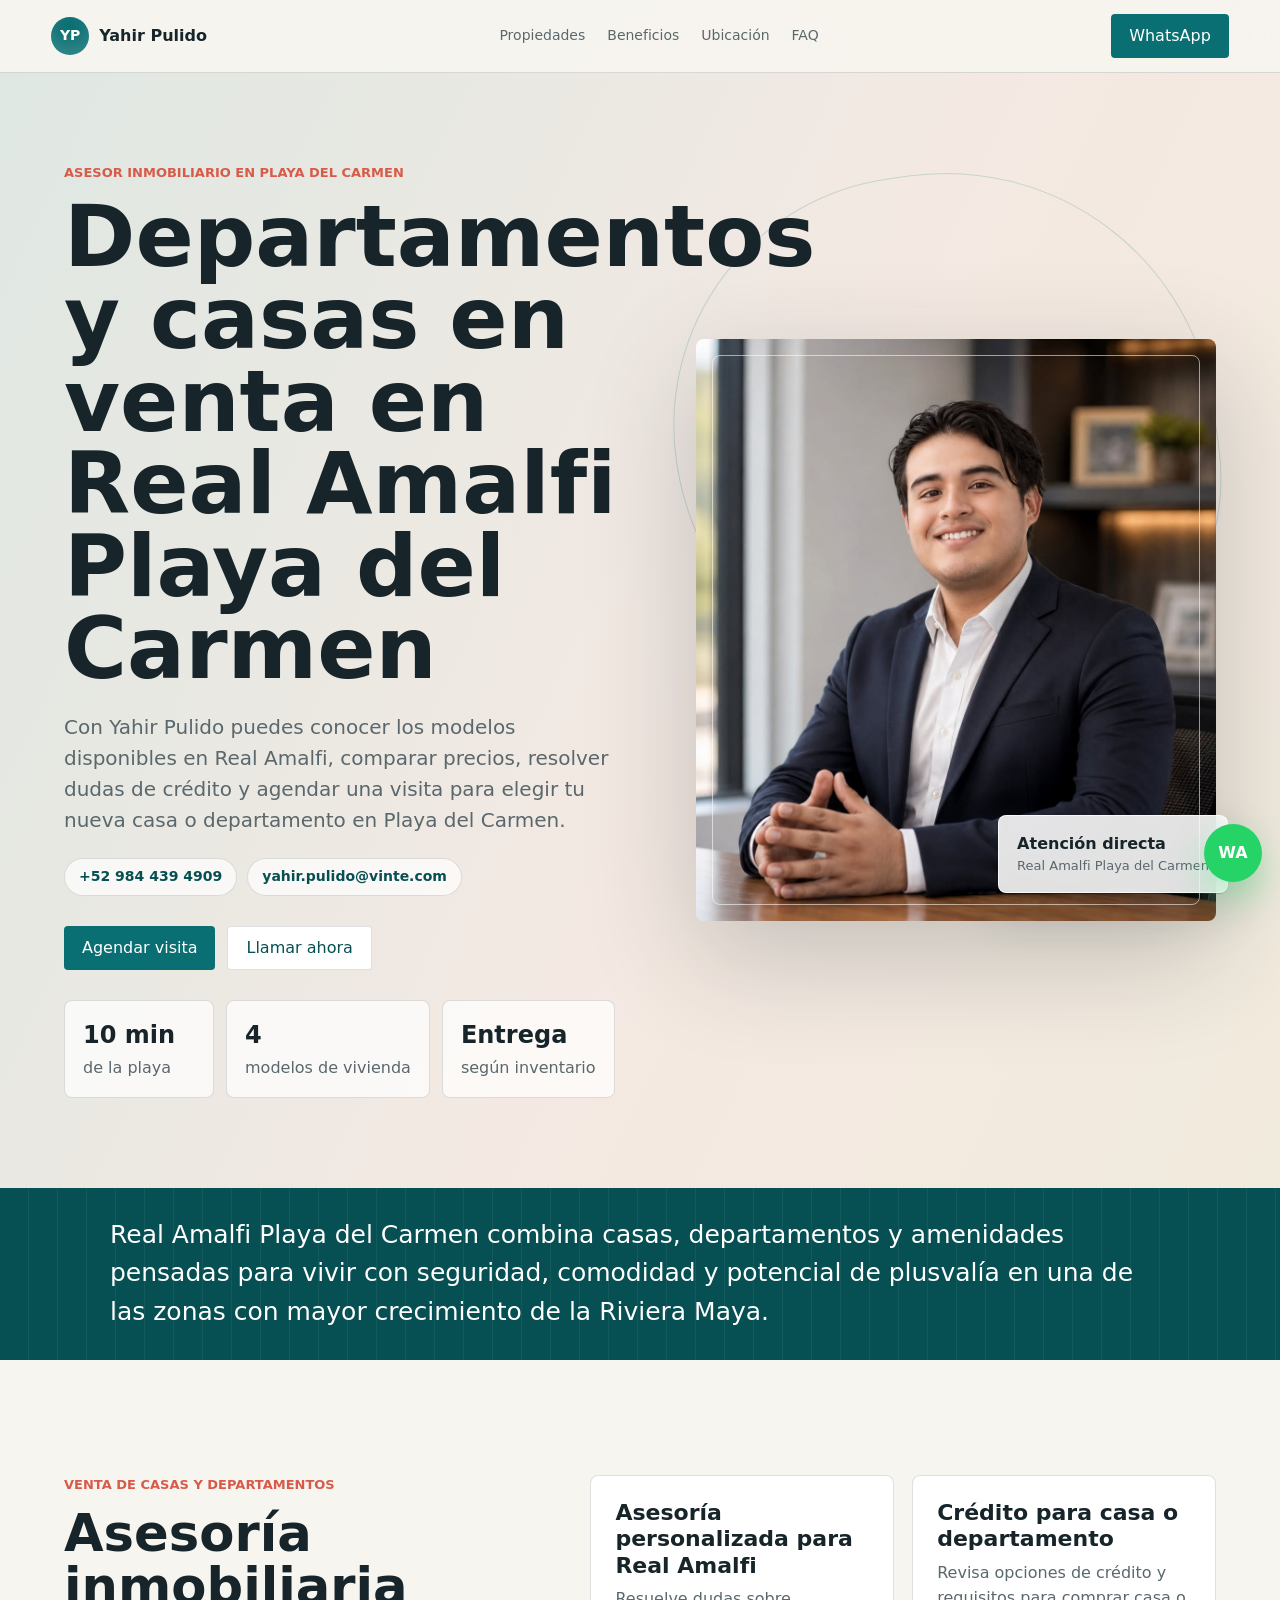
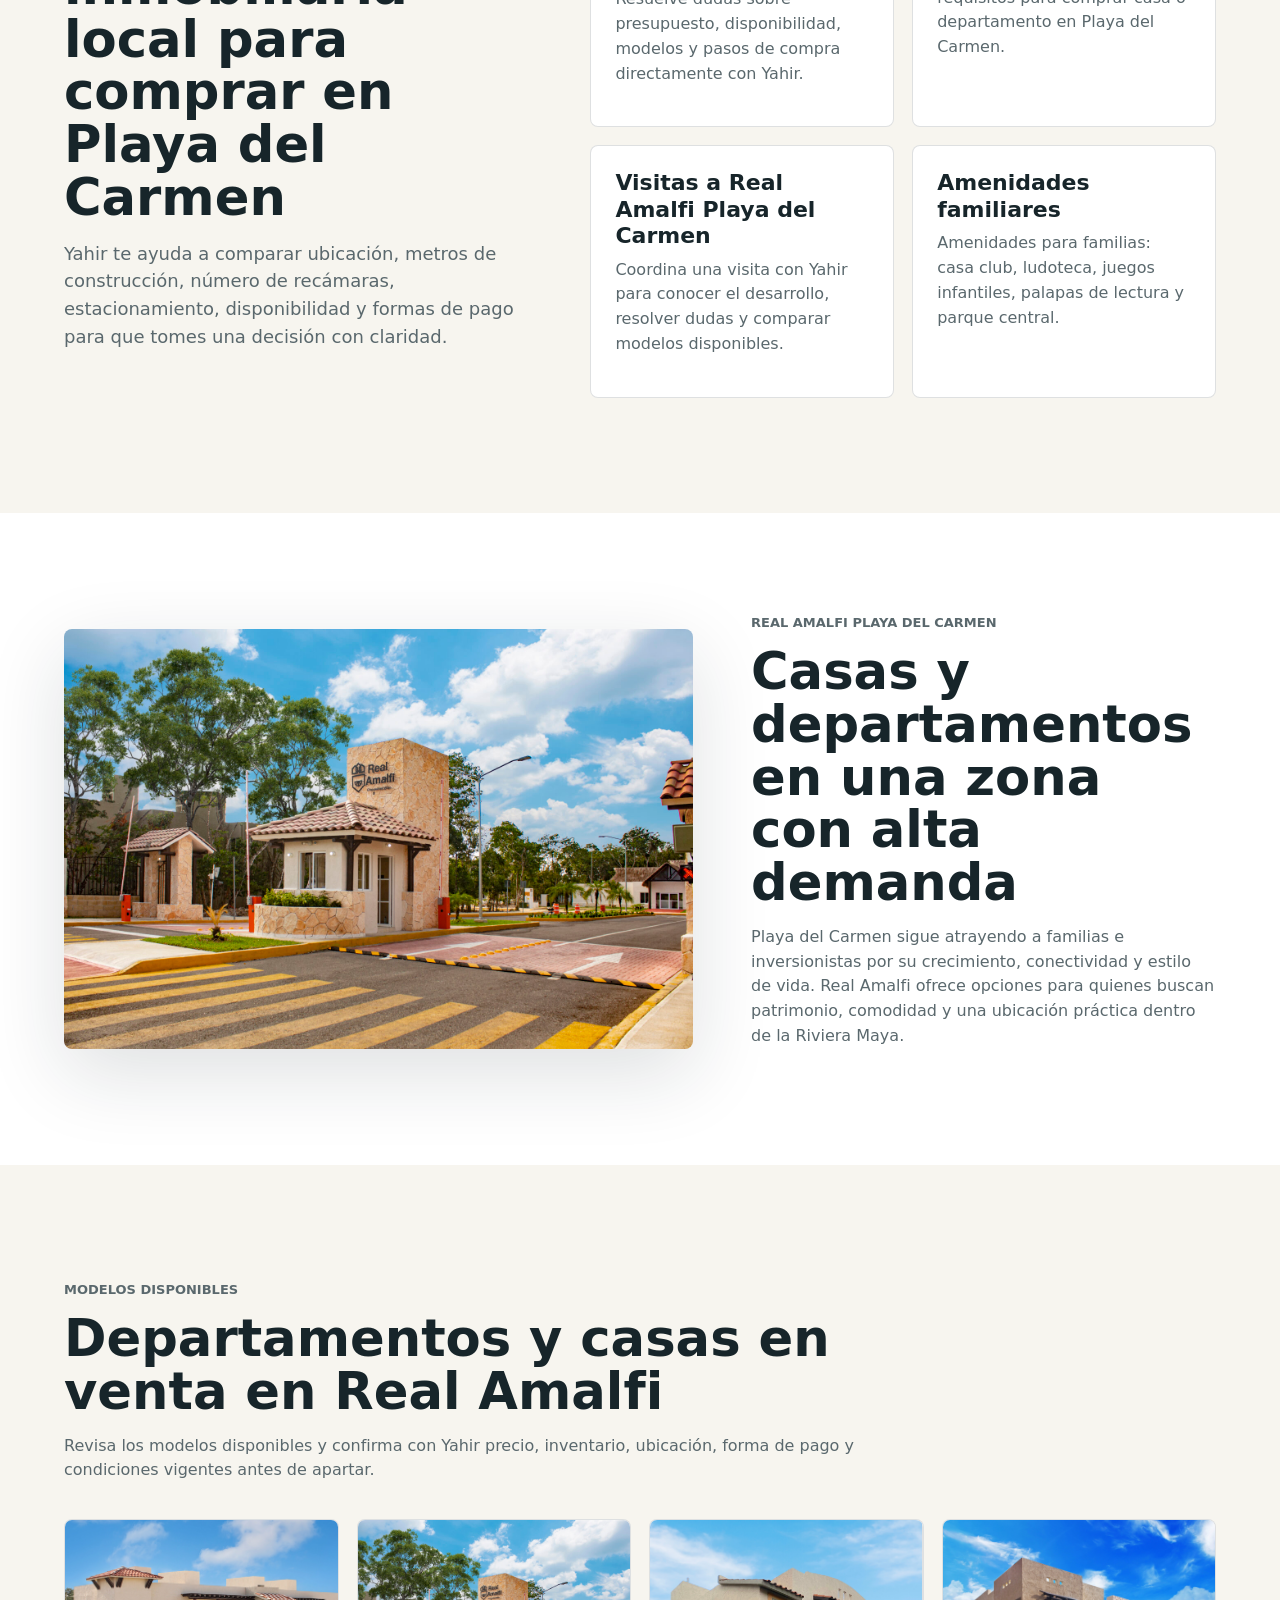
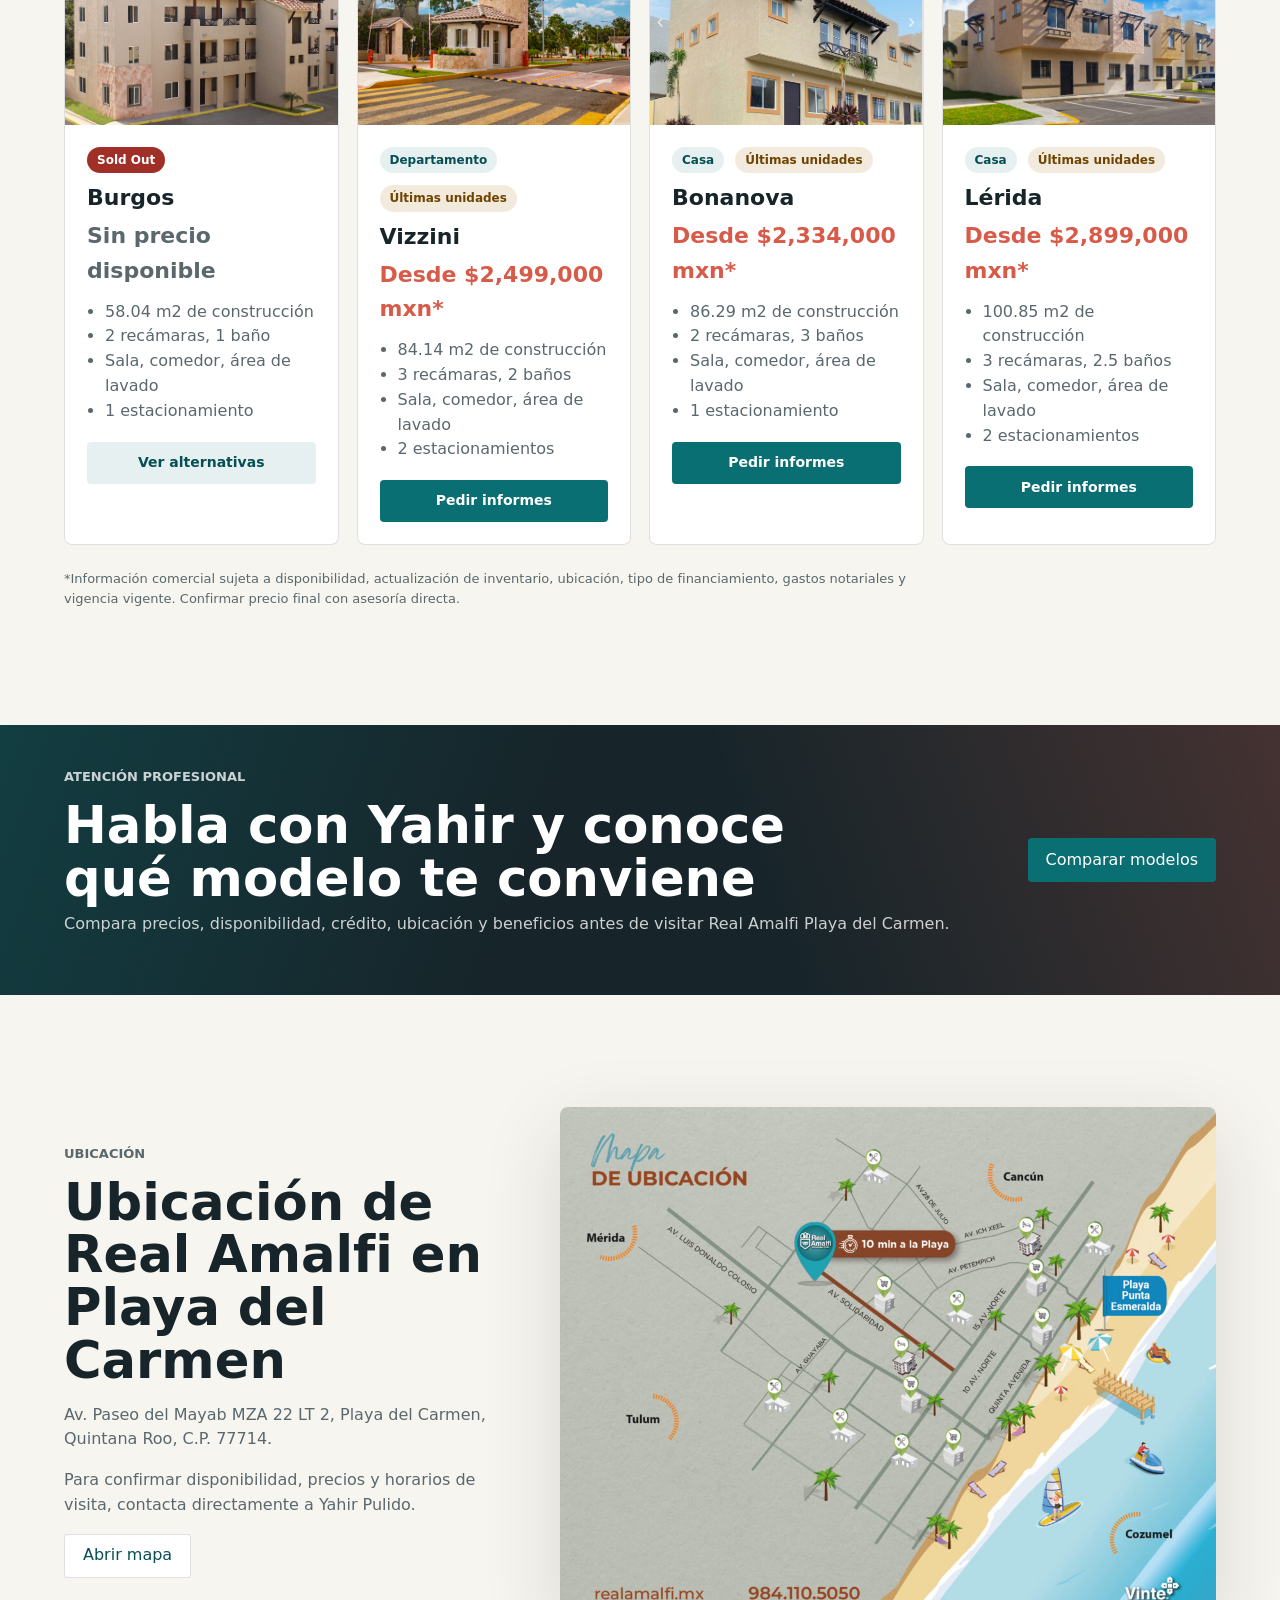
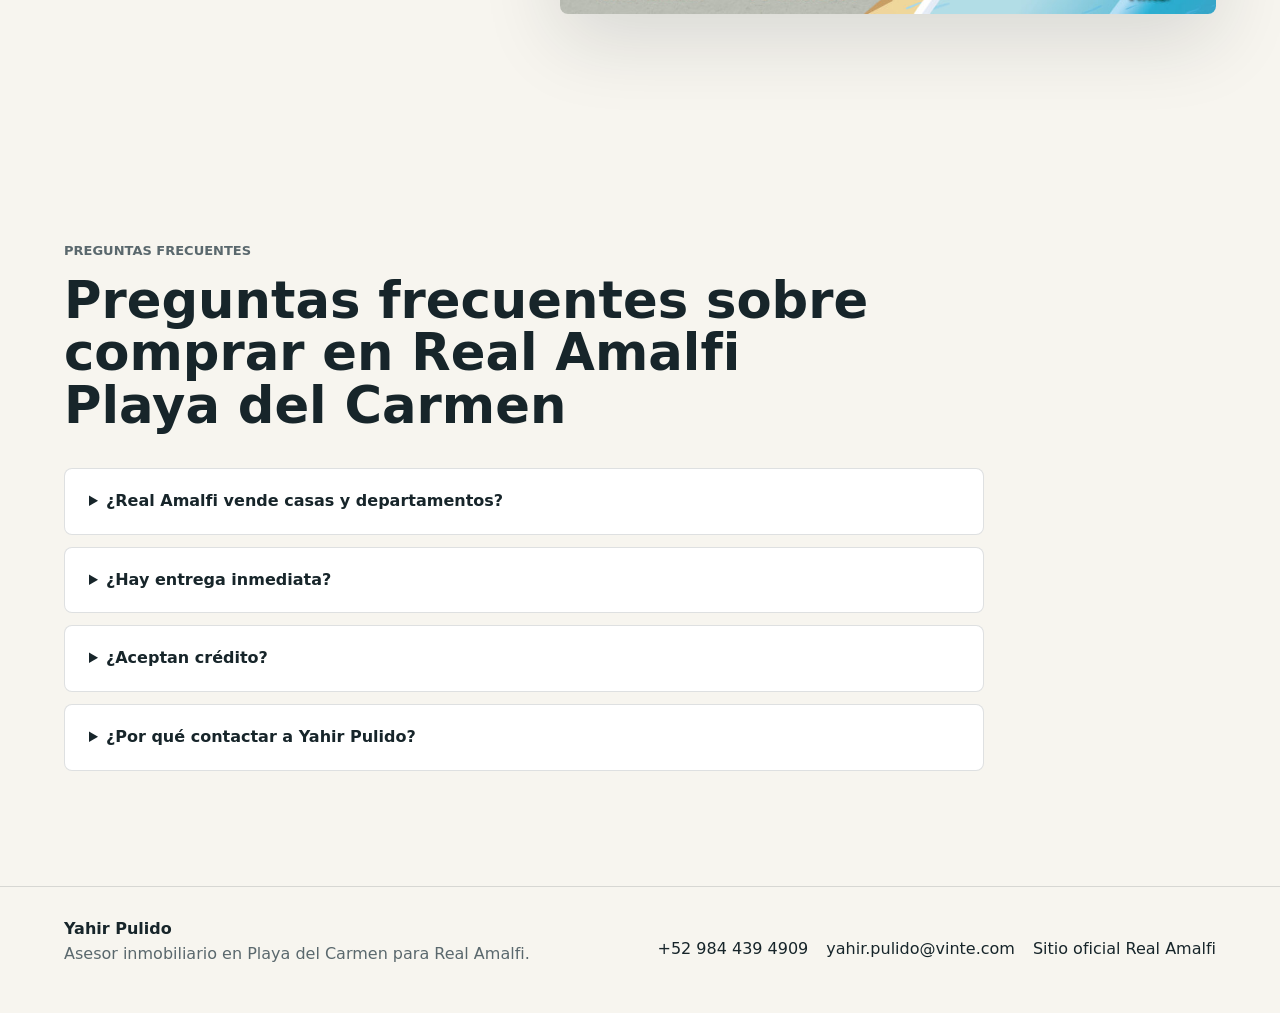
==== commit 8c62140d: "Actualizar precios y CTAs por modelo" ====
--- a/index.html
+++ b/index.html
@@ -109,7 +109,7 @@
         <div class="hero-copy reveal">
           <p class="eyebrow">Asesor inmobiliario en Playa del Carmen</p>
           <h1 data-content="heroTitle">Departamentos y casas en venta en Real Amalfi Playa del Carmen</h1>
-          <p class="hero-text" data-content="heroText">Con Yahir Pulido puedes conocer los modelos disponibles en Real Amalfi, comparar precios, resolver dudas de crédito y agendar una visita para elegir casa o departamento en Playa del Carmen.</p>
+          <p class="hero-text" data-content="heroText">Con Yahir Pulido puedes conocer los modelos disponibles en Real Amalfi, comparar precios, resolver dudas de crédito y agendar una visita para elegir tu nueva casa o departamento en Playa del Carmen.</p>
           <div class="contact-strip" aria-label="Contacto directo de Yahir Pulido">
             <a href="tel:+529844394909">+52 984 439 4909</a>
             <a href="mailto:yahir.pulido@vinte.com">yahir.pulido@vinte.com</a>
@@ -200,6 +200,7 @@
                 <li>Sala, comedor, área de lavado</li>
                 <li>1 estacionamiento</li>
               </ul>
+              <a class="property-cta secondary" href="https://api.whatsapp.com/send?phone=529844394909&text=Hola%20Yahir%2C%20vi%20que%20Burgos%20esta%20Sold%20Out.%20Quiero%20conocer%20opciones%20disponibles%20en%20Real%20Amalfi." target="_blank" rel="noopener">Ver alternativas</a>
             </div>
           </article>
           <article class="property-card reveal">
@@ -208,13 +209,14 @@
               <span class="tag">Departamento</span>
               <span class="tag availability">Últimas unidades</span>
               <h3>Vizzini</h3>
-              <p class="price">Desde $1,984,000 mxn*</p>
+              <p class="price">Desde $2,499,000 mxn*</p>
               <ul>
                 <li>84.14 m2 de construcción</li>
                 <li>3 recámaras, 2 baños</li>
                 <li>Sala, comedor, área de lavado</li>
                 <li>2 estacionamientos</li>
               </ul>
+              <a class="property-cta" href="https://api.whatsapp.com/send?phone=529844394909&text=Hola%20Yahir%2C%20quiero%20informes%20del%20departamento%20Vizzini%20en%20Real%20Amalfi." target="_blank" rel="noopener">Pedir informes</a>
             </div>
           </article>
           <article class="property-card reveal">
@@ -223,13 +225,14 @@
               <span class="tag">Casa</span>
               <span class="tag availability">Últimas unidades</span>
               <h3>Bonanova</h3>
-              <p class="price">Desde $1,949,000*</p>
+              <p class="price">Desde $2,334,000 mxn*</p>
               <ul>
                 <li>86.29 m2 de construcción</li>
                 <li>2 recámaras, 3 baños</li>
                 <li>Sala, comedor, área de lavado</li>
                 <li>1 estacionamiento</li>
               </ul>
+              <a class="property-cta" href="https://api.whatsapp.com/send?phone=529844394909&text=Hola%20Yahir%2C%20quiero%20informes%20de%20la%20casa%20Bonanova%20en%20Real%20Amalfi." target="_blank" rel="noopener">Pedir informes</a>
             </div>
           </article>
           <article class="property-card reveal">
@@ -238,13 +241,14 @@
               <span class="tag">Casa</span>
               <span class="tag availability">Últimas unidades</span>
               <h3>Lérida</h3>
-              <p class="price">Desde $2,816,000*</p>
+              <p class="price">Desde $2,899,000 mxn*</p>
               <ul>
                 <li>100.85 m2 de construcción</li>
                 <li>3 recámaras, 2.5 baños</li>
                 <li>Sala, comedor, área de lavado</li>
                 <li>2 estacionamientos</li>
               </ul>
+              <a class="property-cta" href="https://api.whatsapp.com/send?phone=529844394909&text=Hola%20Yahir%2C%20quiero%20informes%20de%20la%20casa%20Lerida%20en%20Real%20Amalfi." target="_blank" rel="noopener">Pedir informes</a>
             </div>
           </article>
         </div>
--- a/styles.css
+++ b/styles.css
@@ -570,6 +570,40 @@
   color: var(--muted);
 }
 
+.property-cta {
+  display: inline-flex;
+  align-items: center;
+  justify-content: center;
+  width: 100%;
+  min-height: 42px;
+  margin-top: 18px;
+  padding: 0 14px;
+  color: var(--white);
+  background: var(--teal);
+  border-radius: 4px;
+  font-size: 14px;
+  font-weight: 900;
+  text-align: center;
+  text-decoration: none;
+  transition: background 180ms ease, transform 180ms ease, box-shadow 180ms ease;
+}
+
+.property-cta:hover {
+  background: var(--teal-dark);
+  box-shadow: 0 14px 28px rgba(10, 111, 114, 0.20);
+  transform: translateY(-1px);
+}
+
+.property-cta.secondary {
+  color: var(--teal-dark);
+  background: rgba(10, 111, 114, 0.10);
+}
+
+.property-cta.secondary:hover {
+  color: var(--white);
+  background: var(--teal-dark);
+}
+
 ul {
   margin: 0;
   padding-left: 18px;
